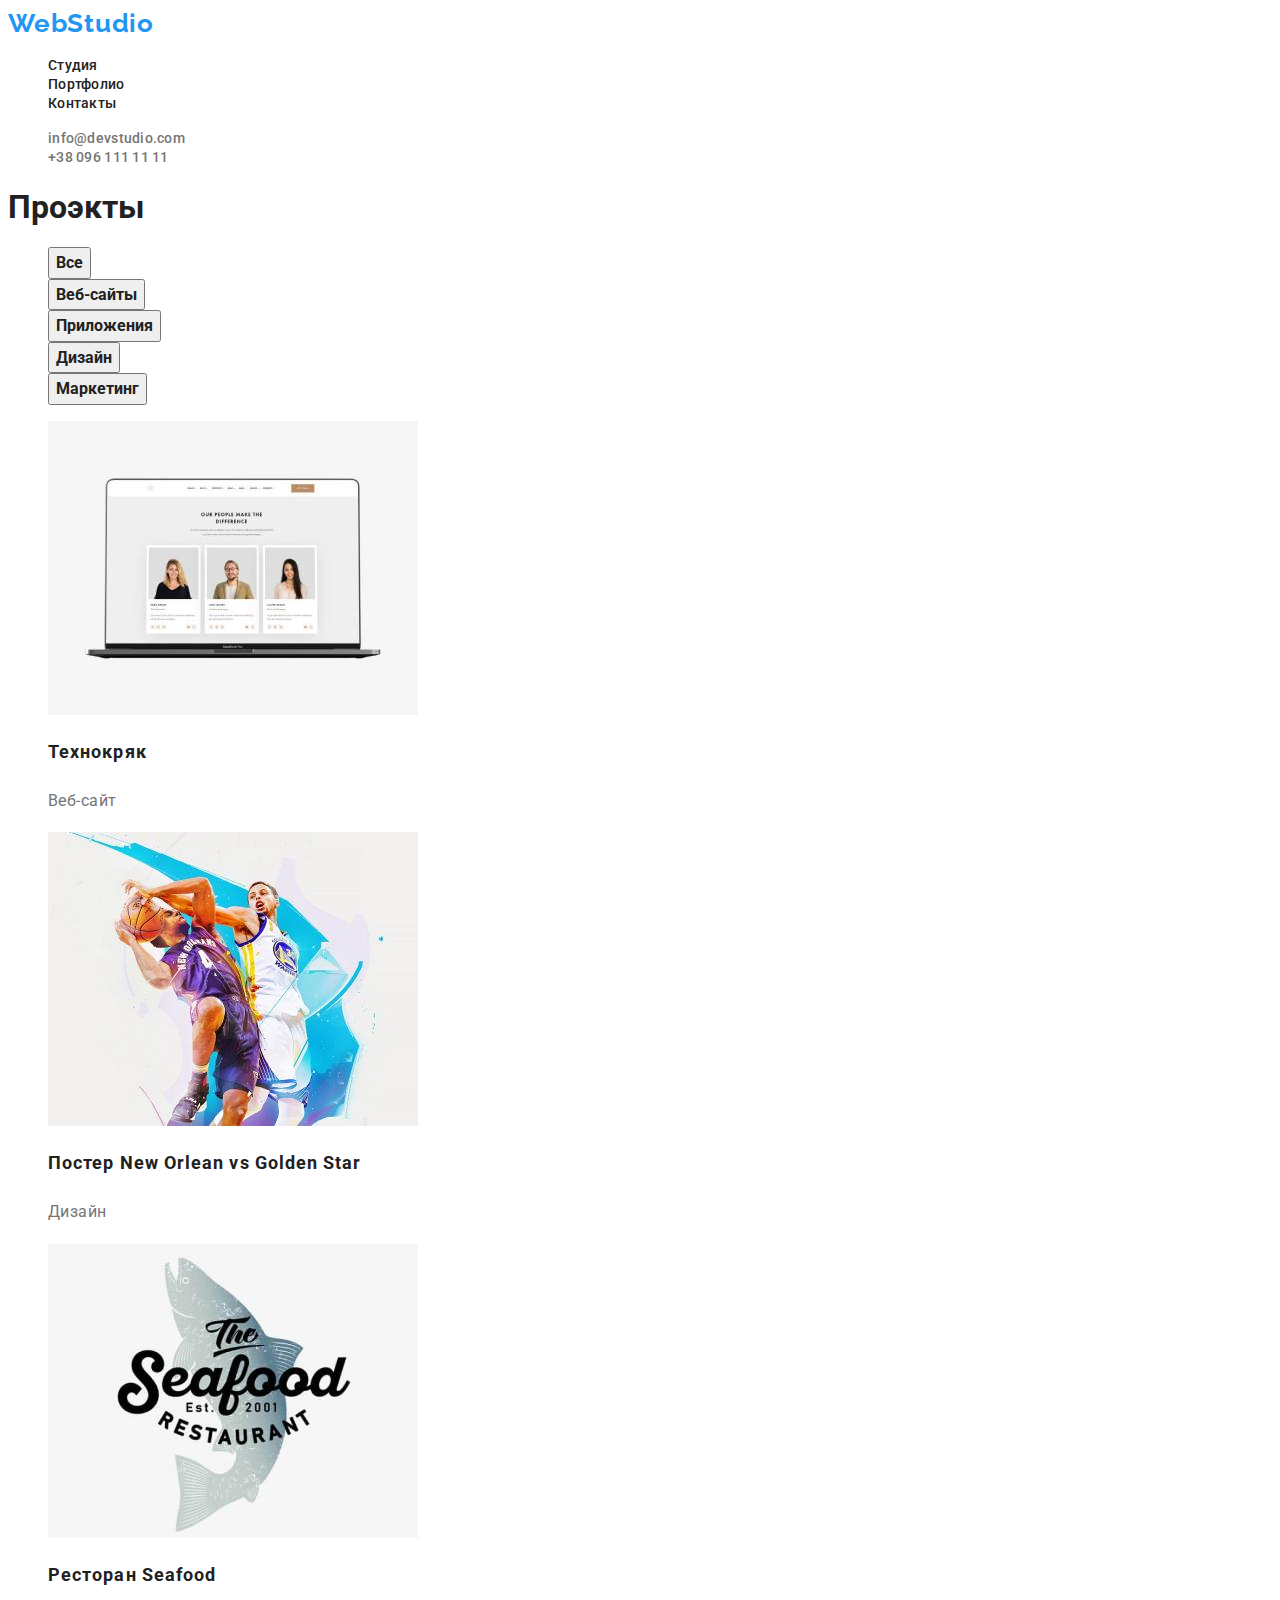
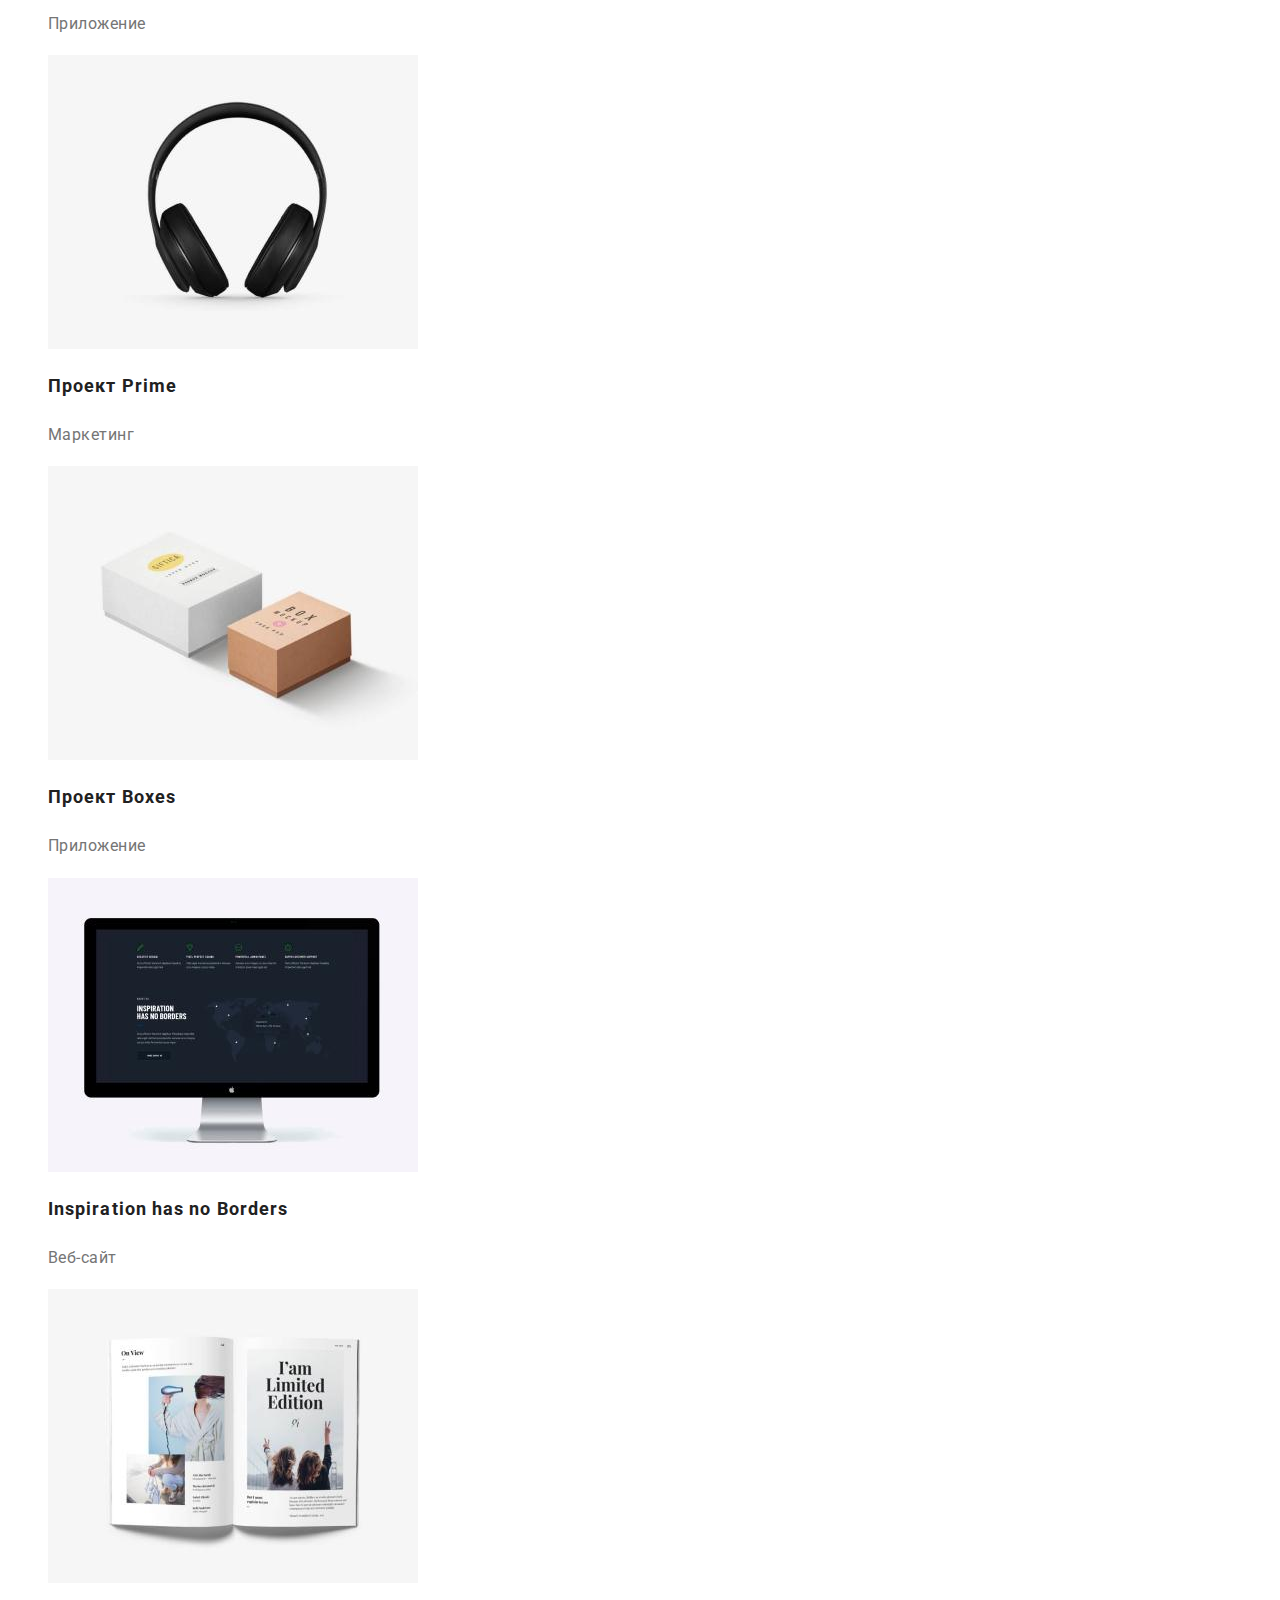
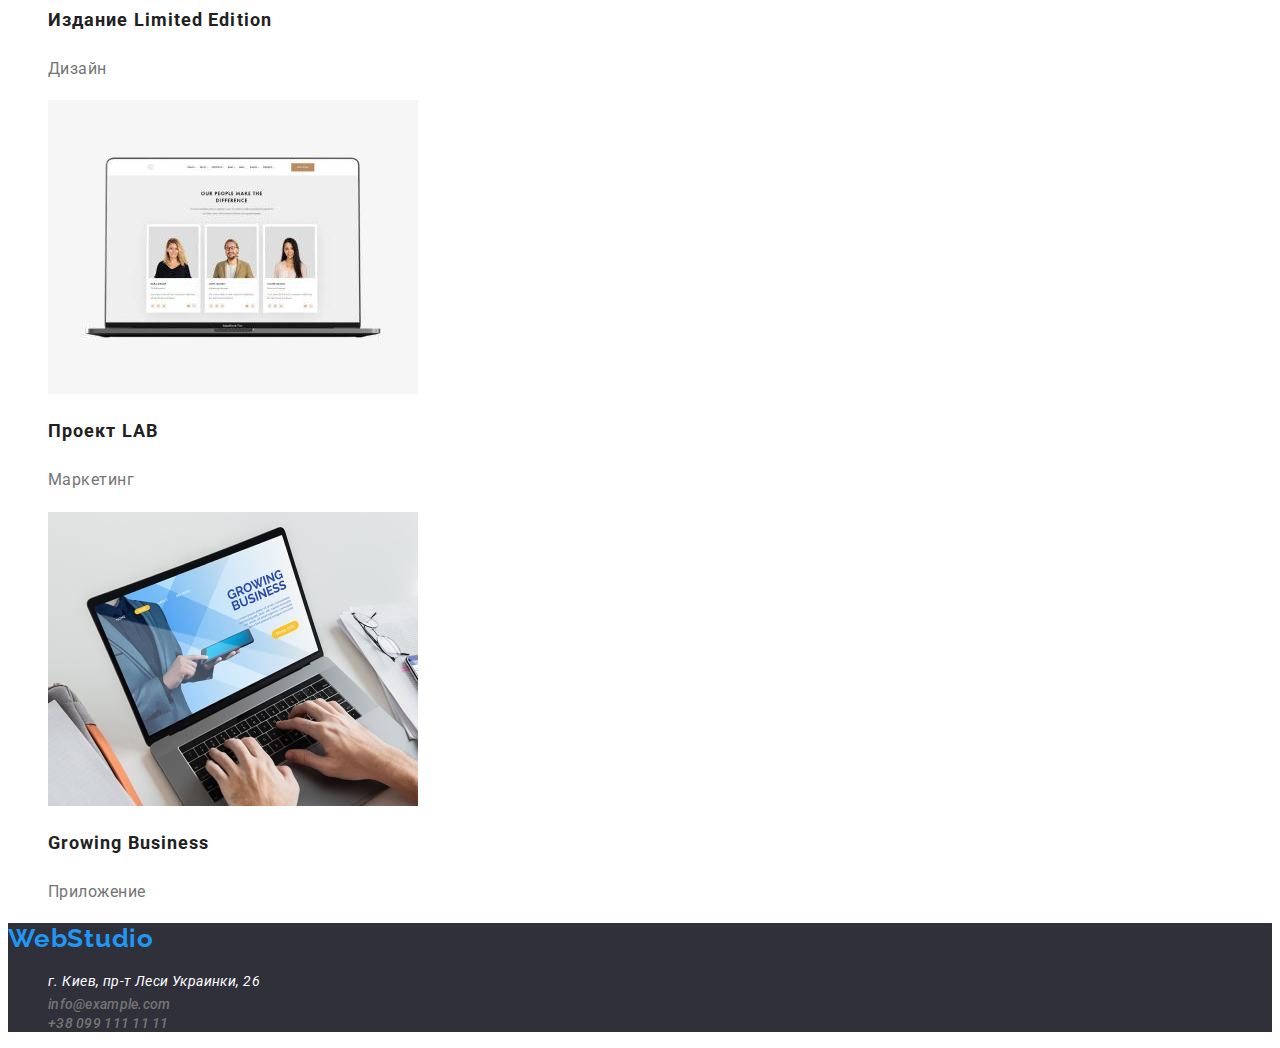
==== portfolio.html @ be872223 "копирование файлов в репозиторий" ====
<!DOCTYPE html>
<html lang="ru">
  <head>
    <meta charset="UTF-8" />
    <meta http-equiv="X-UA-Compatible" content="IE=edge" />
    <meta name="viewport" content="width=device-width, initial-scale=1.0" />
    <link
      href="https://fonts.googleapis.com/css2?family=Raleway:wght@700&family=Roboto:wght@400;500;700;900&display=swap"
      rel="stylesheet"
    />
    <title>Портфолио</title>

    <link rel="stylesheet" href="./css/styles.css" />
  </head>
  <body>
    <header>
      <nav>
        <a class="web" href="/" aria-label="WebStudio">WebStudio</a>
        <ul class="list">
          <li><a class="link" href="./index.html">Студия</a></li>
          <li><a class="link" href="./portfolio.html">Портфолио</a></li>
          <li><a class="link" href="">Контакты</a></li>
        </ul>
      </nav>
      <ul class="list">
        <li>
          <a class="information" href="mailto:info@devstudio.com"
            >info@devstudio.com</a
          >
        </li>
        <li>
          <a class="information" href="tel:380961111111">+38 096 111 11 11</a>
        </li>
      </ul>
    </header>
    <main>
      <section>
        <h1>Проэкты</h1>
        <ul class="list button-proj">
          <li><button class="button" type="button">Все</button></li>
          <li><button class="button" type="button">Веб-сайты</button></li>
          <li><button class="button" type="button">Приложения</button></li>
          <li><button class="button" type="button">Дизайн</button></li>
          <li><button class="button" type="button">Маркетинг</button></li>
        </ul>
        <ul class="list">
          <li>
            <img
              src="./img/laptopimg.jpg"
              alt="ноутбук"
              width="370"
              height="294"
            />
            <h2 class="project">Технокряк</h2>
            <p class="project-text">Веб-сайт</p>
          </li>
          <li>
            <img src="./img/novsgs.jpg" alt="Постер" width="370" height="294" />
            <h2 class="project">Постер New Orlean vs Golden Star</h2>
            <p class="project-text">Дизайн</p>
          </li>
          <li>
            <img src="./img/seafood.jpg" alt="рыба" width="370" height="294" />
            <h2 class="project">Ресторан Seafood</h2>
            <p class="project-text">Приложение</p>
          </li>
          <li>
            <img src="./img/prime.jpg" alt="коробки" width="370" height="294" />
            <h2 class="project">Проект Prime</h2>
            <p class="project-text">Маркетинг</p>
          </li>
          <li>
            <img src="./img/boxes.jpg" alt="ноутбук" width="370" height="294" />
            <h2 class="project">Проект Boxes</h2>
            <p class="project-text">Приложение</p>
          </li>
          <li>
            <img
              src="./img/monitor.jpg"
              alt="монитор"
              width="370"
              height="294"
            />
            <h2 class="project" lang="en">Inspiration has no Borders</h2>
            <p class="project-text">Веб-сайт</p>
          </li>
          <li>
            <img src="./img/book.jpg" alt="книжка" width="370" height="294" />
            <h2 class="project">Издание Limited Edition</h2>
            <p class="project-text">Дизайн</p>
          </li>
          <li>
            <img
              src="./img/laptopimg.jpg"
              alt="бирка"
              width="370"
              height="294"
            />
            <h2 class="project">Проект LAB</h2>
            <p class="project-text">Маркетинг</p>
          </li>
          <li>
            <img
              src="./img/business.jpg"
              alt="ноутбук на фоне business"
              width="370"
              height="294"
            />
            <h2 class="project" lang="en">Growing Business</h2>
            <p class="project-text">Приложение</p>
          </li>
        </ul>
      </section>
    </main>
    <footer class="footer-color">
      <a class="web" href="/" aria-label="WebStudio">WebStudio</a>
      <address>
        <ul class="list">
          <li>
            <a class="address" href="г.Киев,пр-т-Леси-Украинки,26"
              >г. Киев, пр-т Леси Украинки, 26</a
            >
          </li>
          <li>
            <a class="information" href="mailto:info@example.com"
              >info@example.com</a
            >
          </li>
          <li>
            <a class="information" href="tel:380961111111">+38 099 111 11 11</a>
          </li>
        </ul>
      </address>
    </footer>
  </body>
</html>
---- css/styles.css ----
body {
    font-family: 'Roboto', sans-serif;
    color: #212121;
}

:root {
    --brand-color: #212121;
    --brand-color-text: #757575;
    --button-link-main-color: #2196F3;
    --button-link-text-color: #FFFFFF;
;
}

.link {
    color: var(--brand-color);
    font-weight: 500;
    font-size: 14px;
    line-height: 1.14;
    letter-spacing: 0.02em;
    text-decoration: none;
}

.list {
    list-style: none;
}

.link:hover,
.link:focus {
    color: var(--button-link-main-color);
}

.hero-color {
    background-color: #2F303A;
}

.hero-color > .button {
    font-family: inherit;
    color: var(--brand-color);
    cursor: pointer;
    font-weight: 700;
    font-size: 16px;
    line-height: 1.9;
}

.button-proj .button {
    font-family: inherit;
    color: var(--brand-color);
    cursor: pointer;
    font-weight: 700;
    font-size: 16px;
    line-height: 1.6;
}

.button:hover,
.button:focus {
    background-color: var(--button-link-main-color);
    color: var(--button-link-text-color);
}

.information {
    color: var(--brand-color-text);
    font-weight: 500;
    font-size: 14px;
    line-height: 1.14;
    letter-spacing: 0.02em;
    text-decoration: none;
}

.information:hover,
.information:focus {
    color: var(--button-link-main-color);
}

.web {
    font-family: Raleway;
    font-weight: 700;
    font-size: 26px;
    line-height: 1.2;
    letter-spacing: 0.03em;
    color: var(--button-link-main-color);
    text-decoration: none;
}

.hero-title {
    font-weight: 900;
    font-size: 44px;
    line-height: 1.4;
    text-align: center;
    letter-spacing: 0.06em;
    text-transform: uppercase;
    color: var(--button-link-text-color);
}

.special {
    font-weight: 700;
    font-size: 14px;
    line-height: 1.14;
    letter-spacing: 0.03em;
    text-transform: uppercase;
    color: var(--brand-color)
}

.special-text {
    font-size: 14px;
    line-height: 1.71;
    letter-spacing: 0.03em;
    color: var(--brand-color-text);
}

.what-we-do-team {
    font-weight: 700;
    font-size: 36px;
    line-height: 1.2;
    text-align: center;
    letter-spacing: 0.03em;
    color: var(--brand-color);
}

.name {
    font-weight: 500;
    font-size: 16px;
    line-height: 1.2;
    text-align: center;
    letter-spacing: 0.03em;
    color: var(--brand-color);
}

.profession {
    font-size: 16px;
    line-height: 1.2;
    text-align: center;
    letter-spacing: 0.03em;
    color: var(--brand-color-text);
}

.address {
    font-size: 14px;
    line-height: 1.7;
    letter-spacing: 0.03em;
    color: var(--button-link-text-color);
    text-decoration: none;

}

.footer-color {
    background-color: #2F303A;
}

.project {
    font-weight: 700;
    font-size: 18px;
    line-height: 2;
    letter-spacing: 0.06em;
    color: var(--brand-color);
}

.project-text {
    font-size: 16px;
    line-height: 1.9;
    letter-spacing: 0.03em;
    color: var(--brand-color-text);
}
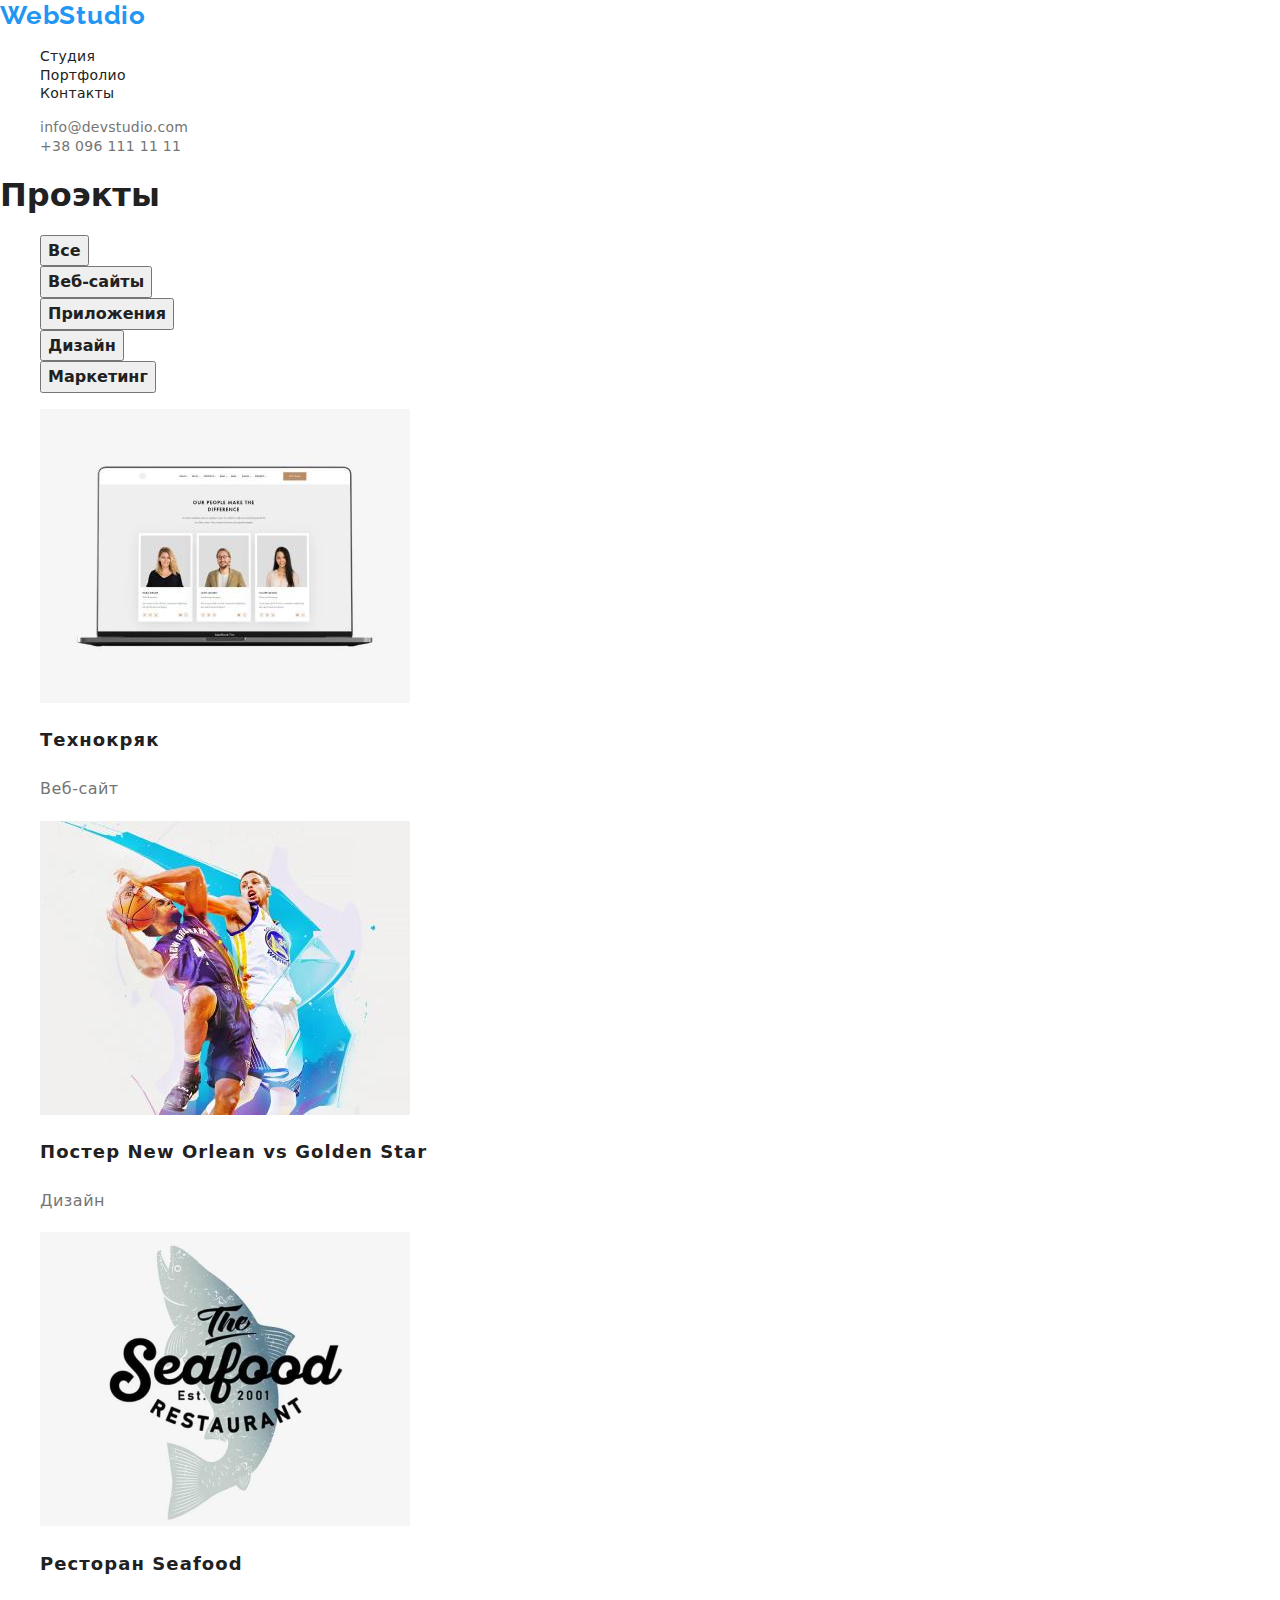
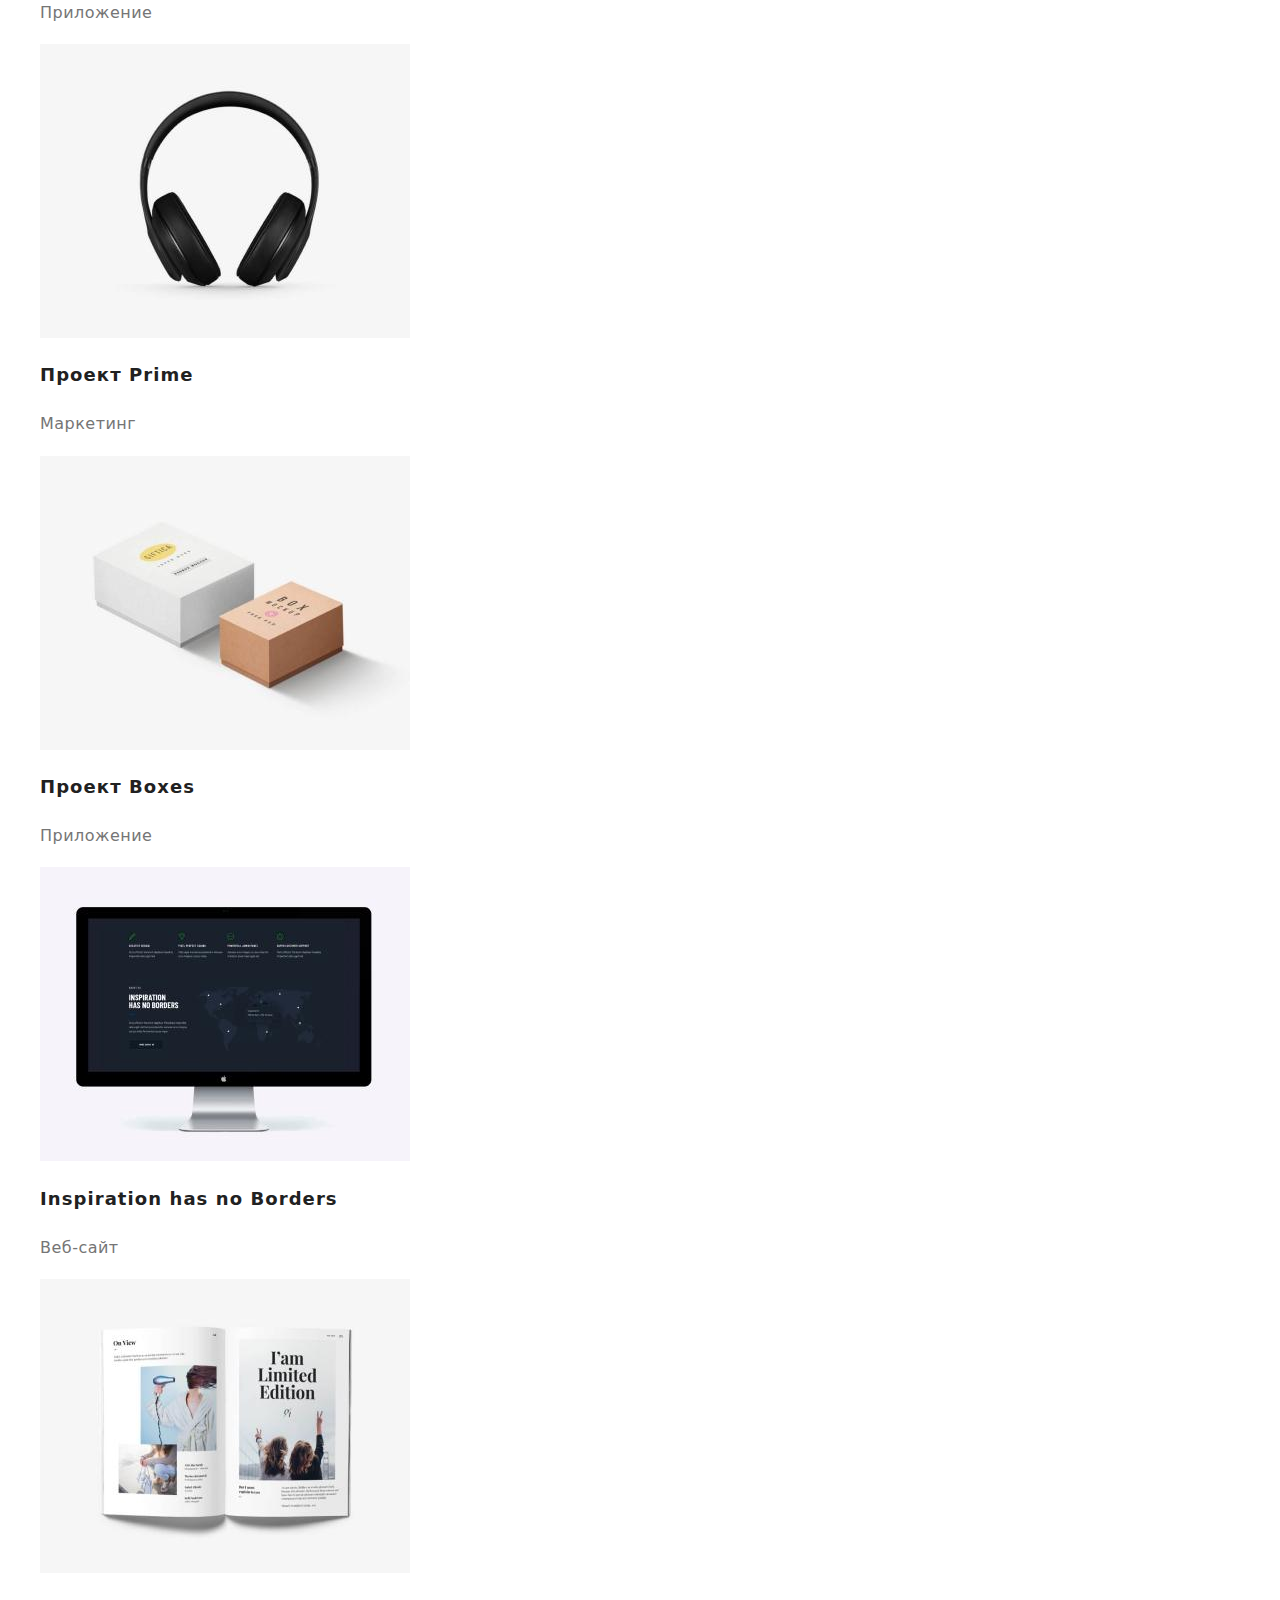
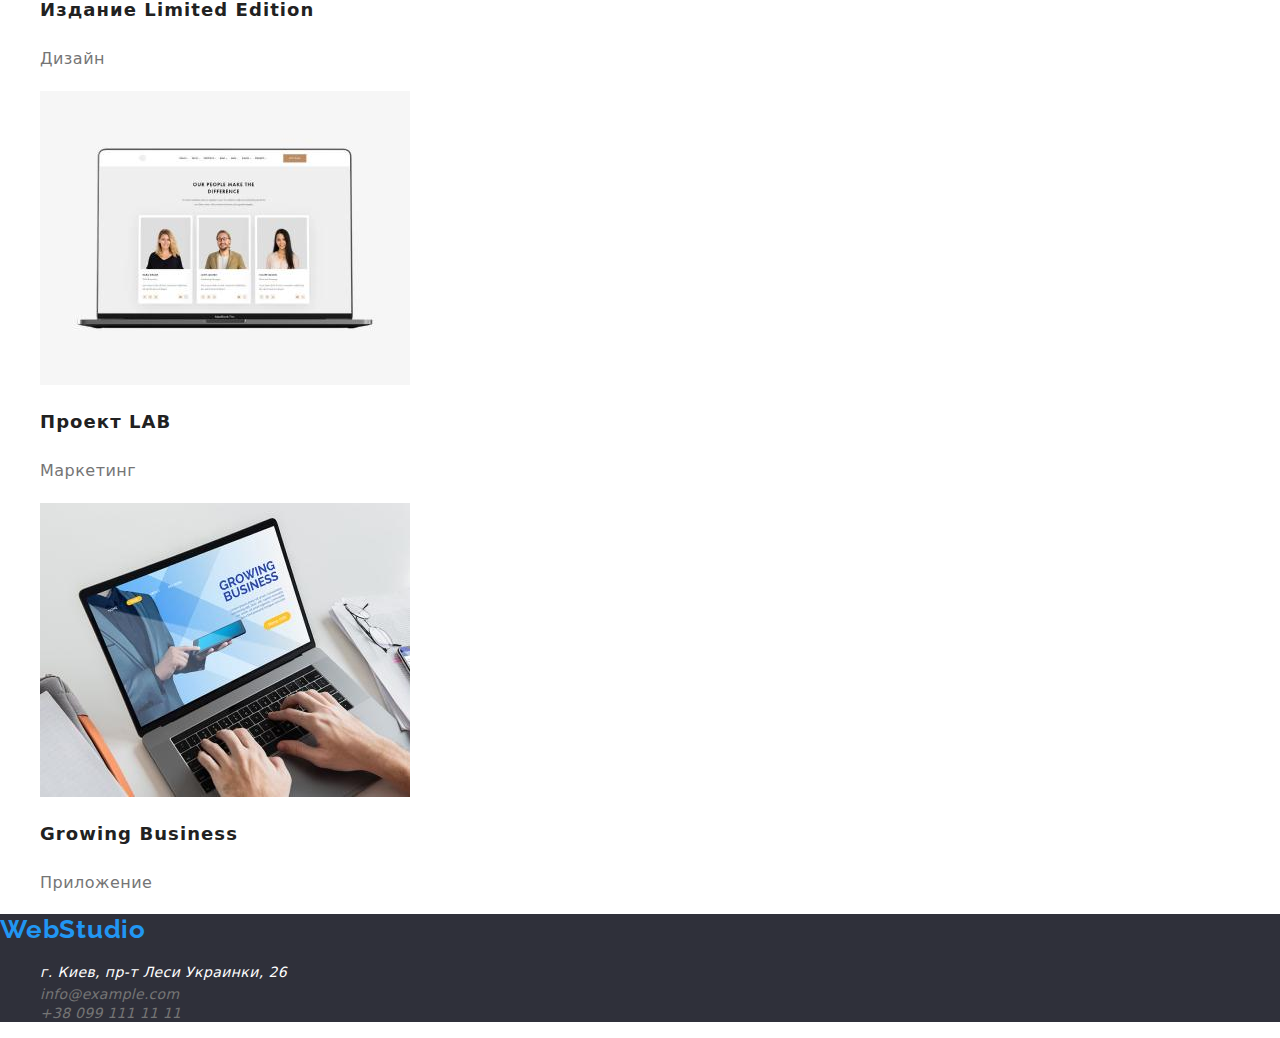
==== commit 17b7e3ab: "Подключил modern normaliz" ====
--- a/portfolio.html
+++ b/portfolio.html
@@ -11,6 +11,7 @@
     <title>Портфолио</title>
 
     <link rel="stylesheet" href="./css/styles.css" />
+    <link rel="stylesheet" href="./css/modern-normalize.css" />
   </head>
   <body>
     <header>
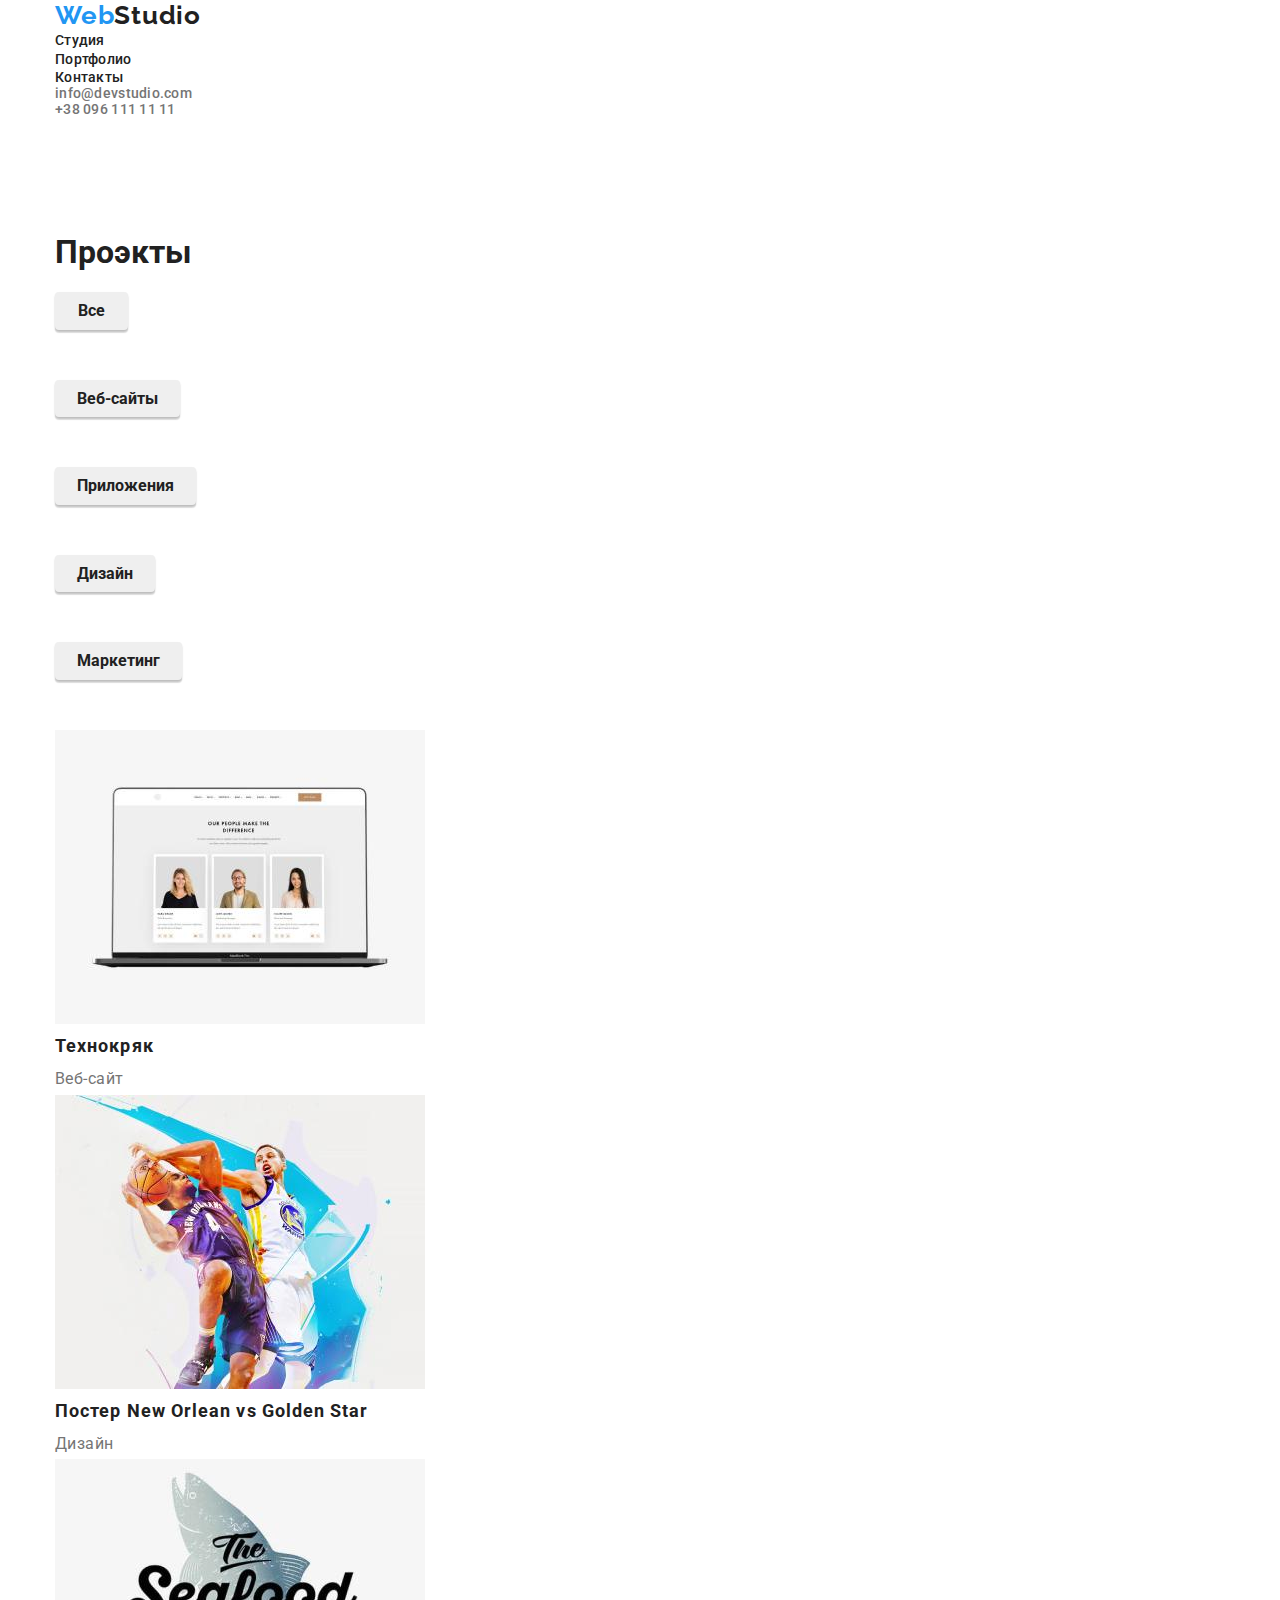
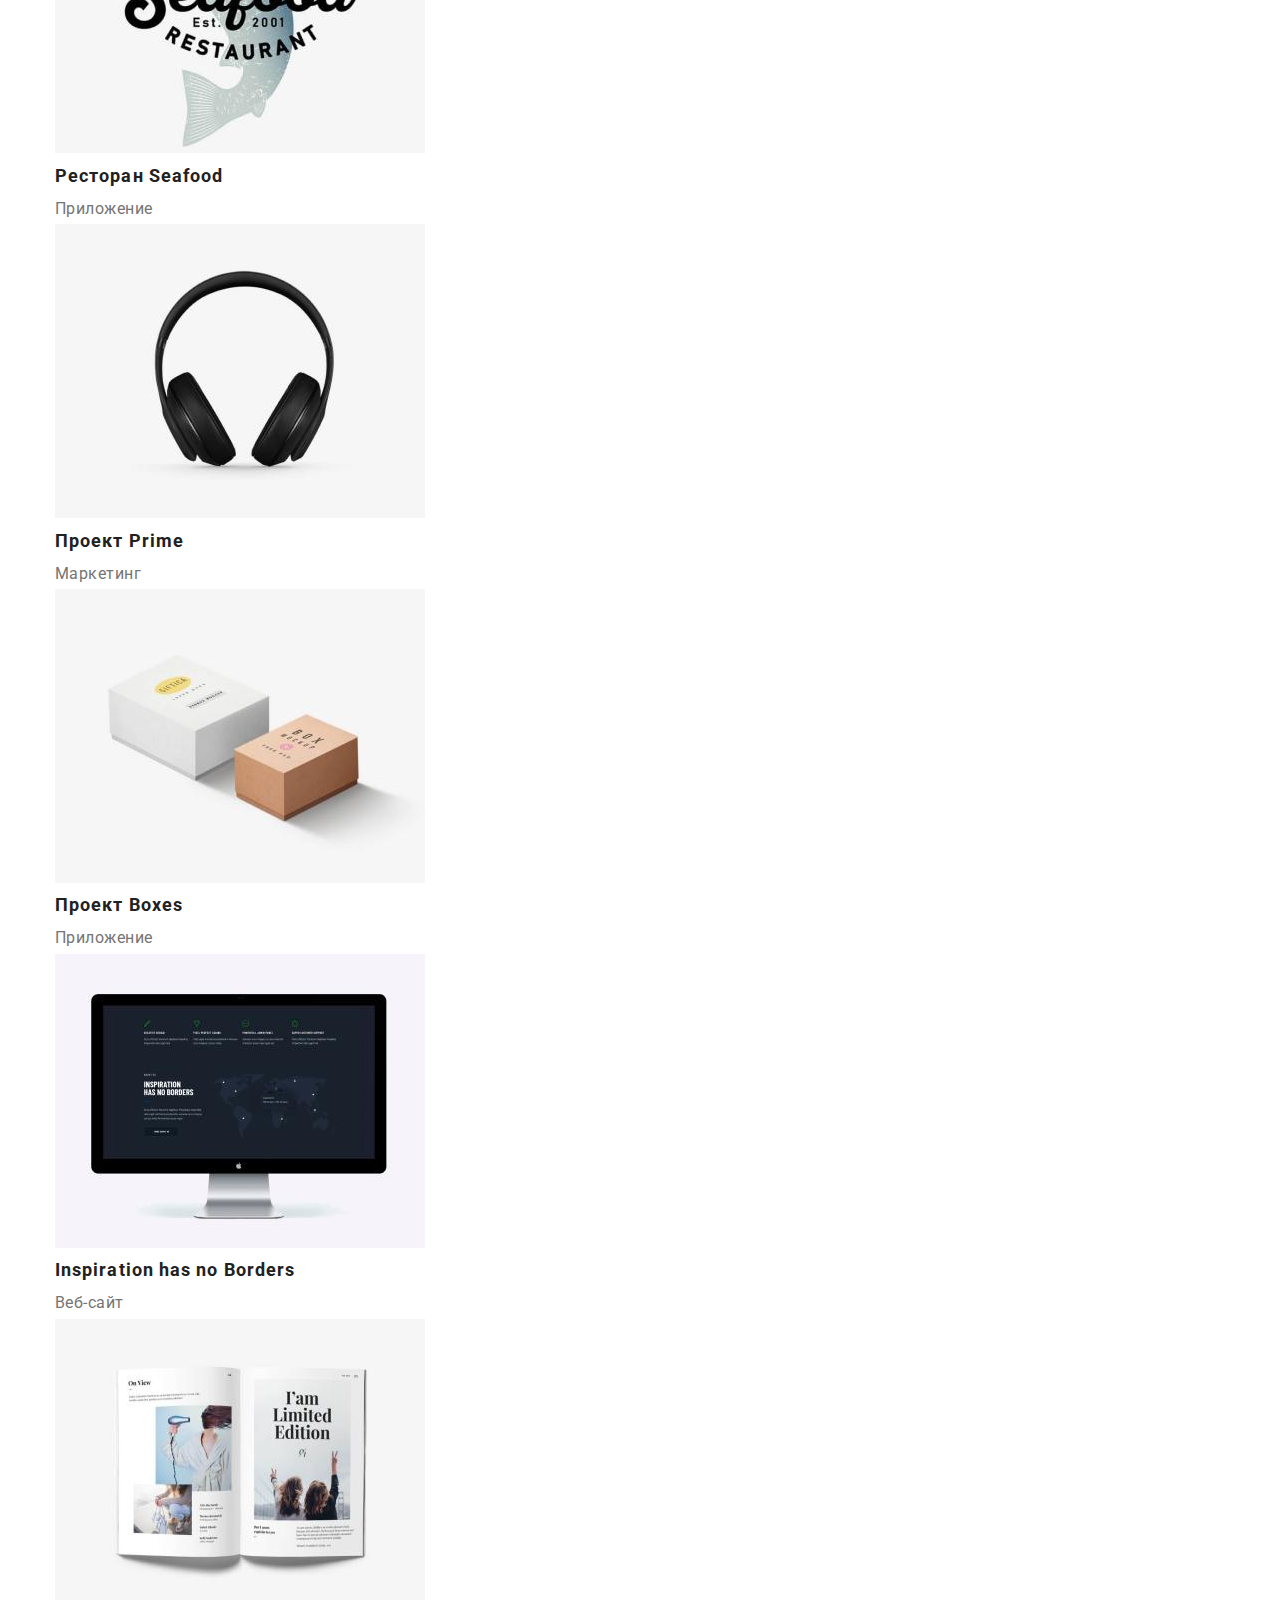
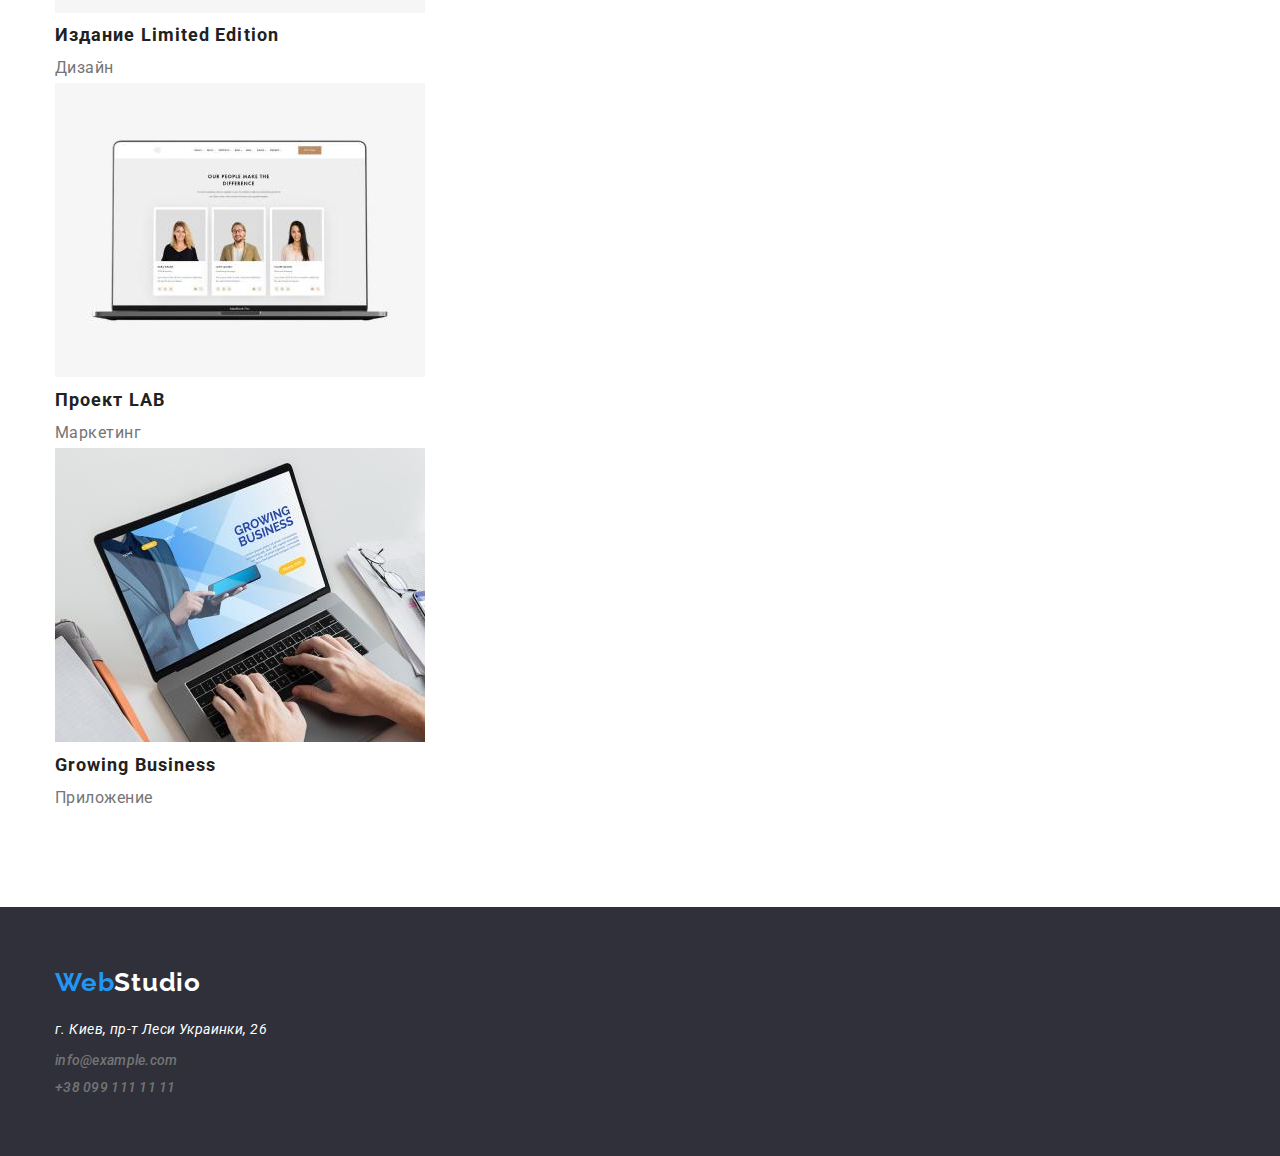
==== commit 916fa17d: "Сделал ширину, паддинг, марджин и контейнер" ====
--- a/portfolio.html
+++ b/portfolio.html
@@ -10,128 +10,162 @@
     />
     <title>Портфолио</title>
 
+    <link rel="stylesheet" href="./css/modern-normalize.css" />
     <link rel="stylesheet" href="./css/styles.css" />
-    <link rel="stylesheet" href="./css/modern-normalize.css" />
   </head>
   <body>
     <header>
-      <nav>
-        <a class="web" href="/" aria-label="WebStudio">WebStudio</a>
-        <ul class="list">
-          <li><a class="link" href="./index.html">Студия</a></li>
-          <li><a class="link" href="./portfolio.html">Портфолио</a></li>
-          <li><a class="link" href="">Контакты</a></li>
+      <div class="container">
+        <nav class="header-nav">
+          <a class="web" href="/" aria-label="WebStudio"
+            >Web<span class="color-studio">Studio</span></a
+          >
+          <ul class="list">
+            <li><a class="link" href="./index.html">Студия</a></li>
+            <li><a class="link" href="./portfolio.html">Портфолио</a></li>
+            <li><a class="link" href="">Контакты</a></li>
+          </ul>
+        </nav>
+        <ul class="list information">
+          <li>
+            <a class="information" href="mailto:info@devstudio.com"
+              >info@devstudio.com</a
+            >
+          </li>
+          <li>
+            <a class="information" href="tel:380961111111">+38 096 111 11 11</a>
+          </li>
         </ul>
-      </nav>
-      <ul class="list">
-        <li>
-          <a class="information" href="mailto:info@devstudio.com"
-            >info@devstudio.com</a
-          >
-        </li>
-        <li>
-          <a class="information" href="tel:380961111111">+38 096 111 11 11</a>
-        </li>
-      </ul>
+      </div>
     </header>
     <main>
-      <section>
-        <h1>Проэкты</h1>
-        <ul class="list button-proj">
-          <li><button class="button" type="button">Все</button></li>
-          <li><button class="button" type="button">Веб-сайты</button></li>
-          <li><button class="button" type="button">Приложения</button></li>
-          <li><button class="button" type="button">Дизайн</button></li>
-          <li><button class="button" type="button">Маркетинг</button></li>
-        </ul>
-        <ul class="list">
-          <li>
-            <img
-              src="./img/laptopimg.jpg"
-              alt="ноутбук"
-              width="370"
-              height="294"
-            />
-            <h2 class="project">Технокряк</h2>
-            <p class="project-text">Веб-сайт</p>
-          </li>
-          <li>
-            <img src="./img/novsgs.jpg" alt="Постер" width="370" height="294" />
-            <h2 class="project">Постер New Orlean vs Golden Star</h2>
-            <p class="project-text">Дизайн</p>
-          </li>
-          <li>
-            <img src="./img/seafood.jpg" alt="рыба" width="370" height="294" />
-            <h2 class="project">Ресторан Seafood</h2>
-            <p class="project-text">Приложение</p>
-          </li>
-          <li>
-            <img src="./img/prime.jpg" alt="коробки" width="370" height="294" />
-            <h2 class="project">Проект Prime</h2>
-            <p class="project-text">Маркетинг</p>
-          </li>
-          <li>
-            <img src="./img/boxes.jpg" alt="ноутбук" width="370" height="294" />
-            <h2 class="project">Проект Boxes</h2>
-            <p class="project-text">Приложение</p>
-          </li>
-          <li>
-            <img
-              src="./img/monitor.jpg"
-              alt="монитор"
-              width="370"
-              height="294"
-            />
-            <h2 class="project" lang="en">Inspiration has no Borders</h2>
-            <p class="project-text">Веб-сайт</p>
-          </li>
-          <li>
-            <img src="./img/book.jpg" alt="книжка" width="370" height="294" />
-            <h2 class="project">Издание Limited Edition</h2>
-            <p class="project-text">Дизайн</p>
-          </li>
-          <li>
-            <img
-              src="./img/laptopimg.jpg"
-              alt="бирка"
-              width="370"
-              height="294"
-            />
-            <h2 class="project">Проект LAB</h2>
-            <p class="project-text">Маркетинг</p>
-          </li>
-          <li>
-            <img
-              src="./img/business.jpg"
-              alt="ноутбук на фоне business"
-              width="370"
-              height="294"
-            />
-            <h2 class="project" lang="en">Growing Business</h2>
-            <p class="project-text">Приложение</p>
-          </li>
-        </ul>
+      <section class="section">
+        <div class="container">
+          <h1>Проэкты</h1>
+          <ul class="list button-proj">
+            <li><button class="button" type="button">Все</button></li>
+            <li><button class="button" type="button">Веб-сайты</button></li>
+            <li><button class="button" type="button">Приложения</button></li>
+            <li><button class="button" type="button">Дизайн</button></li>
+            <li><button class="button" type="button">Маркетинг</button></li>
+          </ul>
+          <ul class="list project-block">
+            <li>
+              <img
+                src="./img/laptopimg.jpg"
+                alt="ноутбук"
+                width="370"
+                height="294"
+              />
+              <h2 class="project">Технокряк</h2>
+              <p class="project-text">Веб-сайт</p>
+            </li>
+            <li>
+              <img
+                src="./img/novsgs.jpg"
+                alt="Постер"
+                width="370"
+                height="294"
+              />
+              <h2 class="project">Постер New Orlean vs Golden Star</h2>
+              <p class="project-text">Дизайн</p>
+            </li>
+            <li>
+              <img
+                src="./img/seafood.jpg"
+                alt="рыба"
+                width="370"
+                height="294"
+              />
+              <h2 class="project">Ресторан Seafood</h2>
+              <p class="project-text">Приложение</p>
+            </li>
+            <li>
+              <img
+                src="./img/prime.jpg"
+                alt="коробки"
+                width="370"
+                height="294"
+              />
+              <h2 class="project">Проект Prime</h2>
+              <p class="project-text">Маркетинг</p>
+            </li>
+            <li>
+              <img
+                src="./img/boxes.jpg"
+                alt="ноутбук"
+                width="370"
+                height="294"
+              />
+              <h2 class="project">Проект Boxes</h2>
+              <p class="project-text">Приложение</p>
+            </li>
+            <li>
+              <img
+                src="./img/monitor.jpg"
+                alt="монитор"
+                width="370"
+                height="294"
+              />
+              <h2 class="project" lang="en">Inspiration has no Borders</h2>
+              <p class="project-text">Веб-сайт</p>
+            </li>
+            <li>
+              <img src="./img/book.jpg" alt="книжка" width="370" height="294" />
+              <h2 class="project">Издание Limited Edition</h2>
+              <p class="project-text">Дизайн</p>
+            </li>
+            <li>
+              <img
+                src="./img/laptopimg.jpg"
+                alt="бирка"
+                width="370"
+                height="294"
+              />
+              <h2 class="project">Проект LAB</h2>
+              <p class="project-text">Маркетинг</p>
+            </li>
+            <li>
+              <img
+                src="./img/business.jpg"
+                alt="ноутбук на фоне business"
+                width="370"
+                height="294"
+              />
+              <h2 class="project" lang="en">Growing Business</h2>
+              <p class="project-text">Приложение</p>
+            </li>
+          </ul>
+        </div>
       </section>
     </main>
     <footer class="footer-color">
-      <a class="web" href="/" aria-label="WebStudio">WebStudio</a>
-      <address>
-        <ul class="list">
-          <li>
-            <a class="address" href="г.Киев,пр-т-Леси-Украинки,26"
-              >г. Киев, пр-т Леси Украинки, 26</a
-            >
-          </li>
-          <li>
-            <a class="information" href="mailto:info@example.com"
-              >info@example.com</a
-            >
-          </li>
-          <li>
-            <a class="information" href="tel:380961111111">+38 099 111 11 11</a>
-          </li>
-        </ul>
-      </address>
+      <div class="container">
+        <a class="web web-footer" href="/" aria-label="WebStudio"
+          >Web<span class="color-studio-footer">Studio</span></a
+        >
+        <address class="address-margin">
+          <ul class="list">
+            <li>
+              <a class="address" href="г.Киев,пр-т-Леси-Украинки,26"
+                >г. Киев, пр-т Леси Украинки, 26</a
+              >
+            </li>
+            <li>
+              <a
+                class="information inf-footer-mail"
+                href="mailto:info@example.com"
+                >info@example.com</a
+              >
+            </li>
+            <li>
+              <a class="information inf-footer-tel" href="tel:380961111111"
+                >+38 099 111 11 11</a
+              >
+            </li>
+          </ul>
+        </address>
+      </div>
     </footer>
   </body>
 </html>
--- a/css/styles.css
+++ b/css/styles.css
@@ -8,7 +8,19 @@
     --brand-color-text: #757575;
     --button-link-main-color: #2196F3;
     --button-link-text-color: #FFFFFF;
-;
+    --team-bg-color:#F5F4FA;
+}
+
+.section{
+    padding: 94px 0;
+}
+
+/* Хэдер */
+
+.container{
+    width: 1200px;
+    margin: 0 auto;
+    padding: 0 15px;
 }
 
 .link {
@@ -22,6 +34,8 @@
 
 .list {
     list-style: none;
+    margin: 0;
+    padding: 0;
 }
 
 .link:hover,
@@ -29,66 +43,82 @@
     color: var(--button-link-main-color);
 }
 
-.hero-color {
-    background-color: #2F303A;
-}
-
-.hero-color > .button {
+.information {
+    color: var(--brand-color-text);
+    font-weight: 500;
+    font-size: 14px;
+    line-height: 1.14;
+    letter-spacing: 0.02em;
+    text-decoration: none;
+}
+
+.information:hover,
+.information:focus {
+    color: var(--button-link-main-color);
+}
+
+.web {
+    font-family: Raleway;
+    font-weight: 700;
+    font-size: 26px;
+    line-height: 1.2;
+    letter-spacing: 0.03em;
+    color: var(--button-link-main-color);
+    text-decoration: none;
+}
+
+.color-studio{
+    color: var(--brand-color);
+}
+
+.header-nav{
+}
+
+/* Герой */
+
+.container .button {
     font-family: inherit;
     color: var(--brand-color);
     cursor: pointer;
     font-weight: 700;
     font-size: 16px;
     line-height: 1.9;
-}
-
-.button-proj .button {
-    font-family: inherit;
-    color: var(--brand-color);
-    cursor: pointer;
-    font-weight: 700;
-    font-size: 16px;
-    line-height: 1.6;
+    box-shadow: 0px 4px 4px rgba(0, 0, 0, 0.15);
+    border-radius: 4px;
+    min-width: 200px;
+    padding: 10px 32px;
+    margin-bottom: 205px;
+    border: transparent;
 }
 
 .button:hover,
 .button:focus {
     background-color: var(--button-link-main-color);
     color: var(--button-link-text-color);
-}
-
-.information {
-    color: var(--brand-color-text);
-    font-weight: 500;
-    font-size: 14px;
-    line-height: 1.14;
-    letter-spacing: 0.02em;
-    text-decoration: none;
-}
-
-.information:hover,
-.information:focus {
-    color: var(--button-link-main-color);
-}
-
-.web {
-    font-family: Raleway;
-    font-weight: 700;
-    font-size: 26px;
-    line-height: 1.2;
-    letter-spacing: 0.03em;
-    color: var(--button-link-main-color);
-    text-decoration: none;
 }
 
 .hero-title {
     font-weight: 900;
     font-size: 44px;
     line-height: 1.4;
-    text-align: center;
     letter-spacing: 0.06em;
     text-transform: uppercase;
     color: var(--button-link-text-color);
+    padding-top: 195px;
+    margin-top: 0;
+    margin-bottom: 30px;
+
+}
+
+.hero {
+    background-color: #2F303A;
+    text-align: center;
+}
+
+/* Особенности */
+
+.title-invis{
+    margin: 0 auto;
 }
 
 .special {
@@ -97,7 +127,9 @@
     line-height: 1.14;
     letter-spacing: 0.03em;
     text-transform: uppercase;
-    color: var(--brand-color)
+    color: var(--brand-color);
+    margin-top: 0;
+    margin-bottom: 10px;
 }
 
 .special-text {
@@ -105,7 +137,11 @@
     line-height: 1.71;
     letter-spacing: 0.03em;
     color: var(--brand-color-text);
-}
+    margin-top: 0;
+    margin-bottom: 0;
+}
+
+/* Чем мы занимаемся */
 
 .what-we-do-team {
     font-weight: 700;
@@ -114,6 +150,18 @@
     text-align: center;
     letter-spacing: 0.03em;
     color: var(--brand-color);
+    margin-top: 0;
+    margin-bottom: 50px;
+    padding-top: 94px;
+}
+
+.img-special{
+}
+
+/* Наша команда */
+
+.team{
+    background-color: var(--team-bg-color);
 }
 
 .name {
@@ -123,6 +171,8 @@
     text-align: center;
     letter-spacing: 0.03em;
     color: var(--brand-color);
+    margin-top: 30px;
+    margin-bottom: 10px;
 }
 
 .profession {
@@ -131,6 +181,15 @@
     text-align: center;
     letter-spacing: 0.03em;
     color: var(--brand-color-text);
+    margin-top: 0;
+    margin-bottom: 0;
+    padding-bottom: 0;
+}
+
+/* футер */
+
+.address-margin {
+    margin-top: 20px;
 }
 
 .address {
@@ -139,11 +198,58 @@
     letter-spacing: 0.03em;
     color: var(--button-link-text-color);
     text-decoration: none;
-
+    margin-bottom: 9px;
+    display: inline-block;
 }
 
 .footer-color {
     background-color: #2F303A;
+}
+
+.inf-footer-mail {
+    margin-bottom: 9px;
+    display: inline-block;
+}
+
+.inf-footer-tel {
+    margin-bottom: 60px;
+    display: inline-block;
+}
+
+.web-footer {
+    display: inline-block;
+    margin-top: 60px;
+}
+
+.color-studio-footer {
+    color: var(--button-link-text-color);
+}
+
+/* Портфолио проэкты */
+
+.button-proj .button {
+    font-family: inherit;
+    color: var(--brand-color);
+    cursor: pointer;
+    font-weight: 700;
+    font-size: 16px;
+    line-height: 1.6;
+    box-shadow: 0px 3px 1px rgba(0, 0, 0, 0.1),
+        0px 1px 2px rgba(0, 0, 0, 0.08),
+        0px 2px 2px rgba(0, 0, 0, 0.12);
+    border-radius: 4px;
+    min-width: 73px;
+    text-align: center;
+    padding: 6px 22px;
+    display: inline-block;
+    border: transparent;
+    margin-bottom: 50px;
+}
+
+.button:hover,
+.button:focus {
+    background-color: var(--button-link-main-color);
+    color: var(--button-link-text-color);
 }
 
 .project {
@@ -152,6 +258,8 @@
     line-height: 2;
     letter-spacing: 0.06em;
     color: var(--brand-color);
+    margin-top: 0;
+    margin-bottom: 0;
 }
 
 .project-text {
@@ -159,4 +267,6 @@
     line-height: 1.9;
     letter-spacing: 0.03em;
     color: var(--brand-color-text);
+    margin-top: 0;
+    margin-bottom: 0;
 }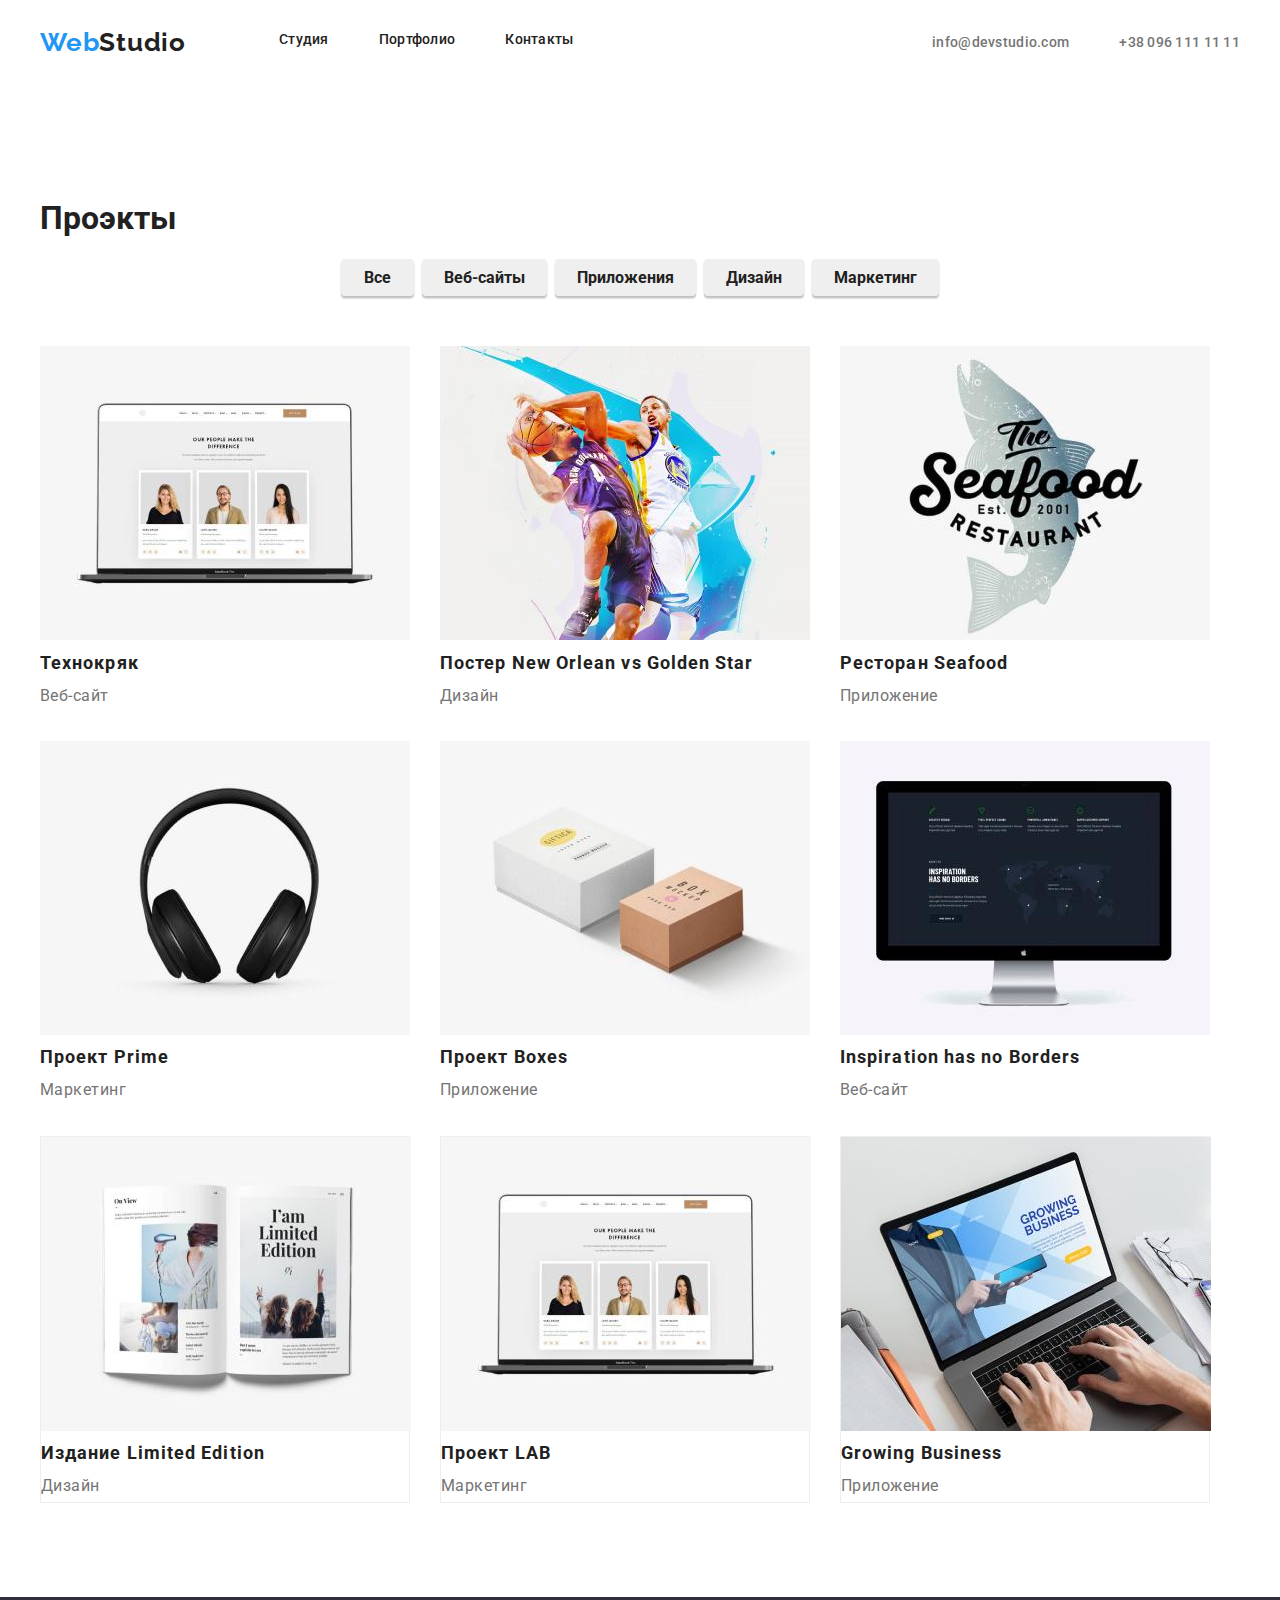
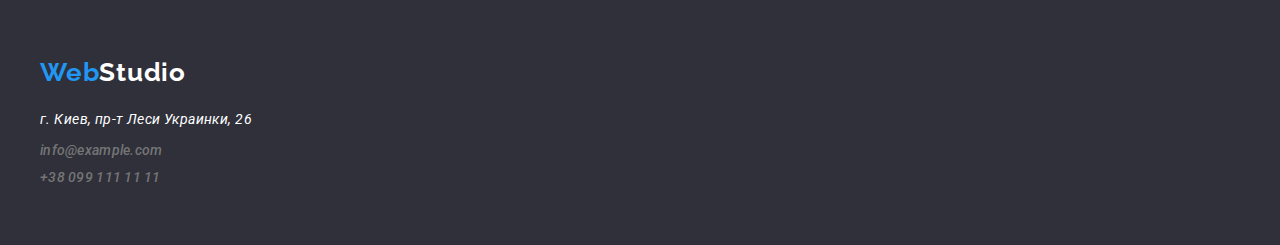
==== commit f84426e9: "flex свойства добавил" ====
--- a/portfolio.html
+++ b/portfolio.html
@@ -15,24 +15,26 @@
   </head>
   <body>
     <header>
-      <div class="container">
+      <div class="container main-nav">
         <nav class="header-nav">
           <a class="web" href="/" aria-label="WebStudio"
             >Web<span class="color-studio">Studio</span></a
           >
-          <ul class="list">
-            <li><a class="link" href="./index.html">Студия</a></li>
-            <li><a class="link" href="./portfolio.html">Портфолио</a></li>
-            <li><a class="link" href="">Контакты</a></li>
+          <ul class="list list-item">
+            <li class="item"><a class="link" href="./index.html">Студия</a></li>
+            <li class="item">
+              <a class="link" href="./portfolio.html">Портфолио</a>
+            </li>
+            <li class="item"><a class="link" href="">Контакты</a></li>
           </ul>
         </nav>
-        <ul class="list information">
-          <li>
+        <ul class="list list-info">
+          <li class="info">
             <a class="information" href="mailto:info@devstudio.com"
               >info@devstudio.com</a
             >
           </li>
-          <li>
+          <li class="info">
             <a class="information" href="tel:380961111111">+38 096 111 11 11</a>
           </li>
         </ul>
@@ -43,14 +45,24 @@
         <div class="container">
           <h1>Проэкты</h1>
           <ul class="list button-proj">
-            <li><button class="button" type="button">Все</button></li>
-            <li><button class="button" type="button">Веб-сайты</button></li>
-            <li><button class="button" type="button">Приложения</button></li>
-            <li><button class="button" type="button">Дизайн</button></li>
-            <li><button class="button" type="button">Маркетинг</button></li>
+            <li class="button-item">
+              <button class="button" type="button">Все</button>
+            </li>
+            <li class="button-item">
+              <button class="button" type="button">Веб-сайты</button>
+            </li>
+            <li class="button-item">
+              <button class="button" type="button">Приложения</button>
+            </li>
+            <li class="button-item">
+              <button class="button" type="button">Дизайн</button>
+            </li>
+            <li class="button-item">
+              <button class="button" type="button">Маркетинг</button>
+            </li>
           </ul>
-          <ul class="list project-block">
-            <li>
+          <ul class="list-project project-block">
+            <li class="project-item">
               <img
                 src="./img/laptopimg.jpg"
                 alt="ноутбук"
@@ -60,7 +72,7 @@
               <h2 class="project">Технокряк</h2>
               <p class="project-text">Веб-сайт</p>
             </li>
-            <li>
+            <li class="project-item">
               <img
                 src="./img/novsgs.jpg"
                 alt="Постер"
@@ -70,7 +82,7 @@
               <h2 class="project">Постер New Orlean vs Golden Star</h2>
               <p class="project-text">Дизайн</p>
             </li>
-            <li>
+            <li class="project-item">
               <img
                 src="./img/seafood.jpg"
                 alt="рыба"
@@ -80,7 +92,7 @@
               <h2 class="project">Ресторан Seafood</h2>
               <p class="project-text">Приложение</p>
             </li>
-            <li>
+            <li class="project-item">
               <img
                 src="./img/prime.jpg"
                 alt="коробки"
@@ -90,7 +102,7 @@
               <h2 class="project">Проект Prime</h2>
               <p class="project-text">Маркетинг</p>
             </li>
-            <li>
+            <li class="project-item">
               <img
                 src="./img/boxes.jpg"
                 alt="ноутбук"
@@ -100,7 +112,7 @@
               <h2 class="project">Проект Boxes</h2>
               <p class="project-text">Приложение</p>
             </li>
-            <li>
+            <li class="project-item">
               <img
                 src="./img/monitor.jpg"
                 alt="монитор"
@@ -110,12 +122,12 @@
               <h2 class="project" lang="en">Inspiration has no Borders</h2>
               <p class="project-text">Веб-сайт</p>
             </li>
-            <li>
+            <li class="project-item">
               <img src="./img/book.jpg" alt="книжка" width="370" height="294" />
               <h2 class="project">Издание Limited Edition</h2>
               <p class="project-text">Дизайн</p>
             </li>
-            <li>
+            <li class="project-item">
               <img
                 src="./img/laptopimg.jpg"
                 alt="бирка"
@@ -125,7 +137,7 @@
               <h2 class="project">Проект LAB</h2>
               <p class="project-text">Маркетинг</p>
             </li>
-            <li>
+            <li class="project-item">
               <img
                 src="./img/business.jpg"
                 alt="ноутбук на фоне business"
@@ -145,7 +157,7 @@
           >Web<span class="color-studio-footer">Studio</span></a
         >
         <address class="address-margin">
-          <ul class="list">
+          <ul class="list-address">
             <li>
               <a class="address" href="г.Киев,пр-т-Леси-Украинки,26"
                 >г. Киев, пр-т Леси Украинки, 26</a
--- a/css/styles.css
+++ b/css/styles.css
@@ -18,29 +18,57 @@
 /* Хэдер */
 
 .container{
-    width: 1200px;
+    width: 1230px;
     margin: 0 auto;
     padding: 0 15px;
 }
 
+.main-nav {
+    display: flex;
+    align-items: center;
+    justify-content: space-between;
+}
+
+.header-nav {
+    display: flex;
+    align-items: center;
+}
+
 .link {
+    display: block;
+    padding-top: 32px;
+    padding-bottom: 37px;
+
     color: var(--brand-color);
     font-weight: 500;
     font-size: 14px;
     line-height: 1.14;
     letter-spacing: 0.02em;
     text-decoration: none;
+}
+
+.link:hover,
+.link:focus {
+    color: var(--button-link-main-color);
 }
 
 .list {
     list-style: none;
     margin: 0;
     padding: 0;
-}
-
-.link:hover,
-.link:focus {
-    color: var(--button-link-main-color);
+    display: flex;
+}
+
+.list-item .item + .item {
+    margin-left: 50px;
+}
+
+.list-info .info{
+    display: flex;
+}
+
+.list-info .info + .info {
+    margin-left: 50px;
 }
 
 .information {
@@ -65,6 +93,7 @@
     letter-spacing: 0.03em;
     color: var(--button-link-main-color);
     text-decoration: none;
+    margin-right: 93px;
 }
 
 .color-studio{
@@ -121,6 +150,18 @@
     margin: 0 auto;
 }
 
+.special-list {
+    display: flex;
+}
+
+.special-list .item{
+    width: 270px;
+}
+
+.special-list .item+.item {
+    margin-left: 30px;
+}
+
 .special {
     font-weight: 700;
     font-size: 14px;
@@ -155,10 +196,29 @@
     padding-top: 94px;
 }
 
-.img-special{
+.img-special {
+    display: flex;
+}
+
+.img-special .img + .img {
+    margin-left: 30px;
 }
 
 /* Наша команда */
+
+.team-list{
+    display: flex;
+}
+
+.team-list .teams + .teams {
+    margin-left: 30px;
+}
+
+.teams {
+    width: 270px;
+    height: 368px;
+    background-color: var(--button-link-text-color);
+}
 
 .team{
     background-color: var(--team-bg-color);
@@ -188,6 +248,12 @@
 
 /* футер */
 
+.list-address{
+    list-style: none;
+    padding: 0;
+    margin-bottom: 0;
+}
+
 .address-margin {
     margin-top: 20px;
 }
@@ -219,6 +285,7 @@
 .web-footer {
     display: inline-block;
     margin-top: 60px;
+    margin-right: 0;
 }
 
 .color-studio-footer {
@@ -246,12 +313,47 @@
     margin-bottom: 50px;
 }
 
+.button-proj{
+    justify-content: center;
+}
+
+.button-proj .button-item + .button-item {
+    margin-left: 8px;
+}
+
 .button:hover,
 .button:focus {
     background-color: var(--button-link-main-color);
     color: var(--button-link-text-color);
 }
 
+.list-project{
+    list-style: none;
+    display: flex;
+    flex-wrap: wrap;
+
+    margin-top: 0;
+    margin-bottom: 0;
+    padding-left: 0;
+}
+
+.project-item {
+    width: 370px;
+    margin-right: 30px;
+    margin-bottom: 30px;
+}
+
+.project-item:nth-child(3n){
+    margin-right: 0;
+}
+
+.project-item:nth-last-child(-n + 3){
+    margin-bottom: 0;
+    background: #FFFFFF;
+    border: 1px solid #EEEEEE;
+    box-sizing: border-box;
+}
+
 .project {
     font-weight: 700;
     font-size: 18px;
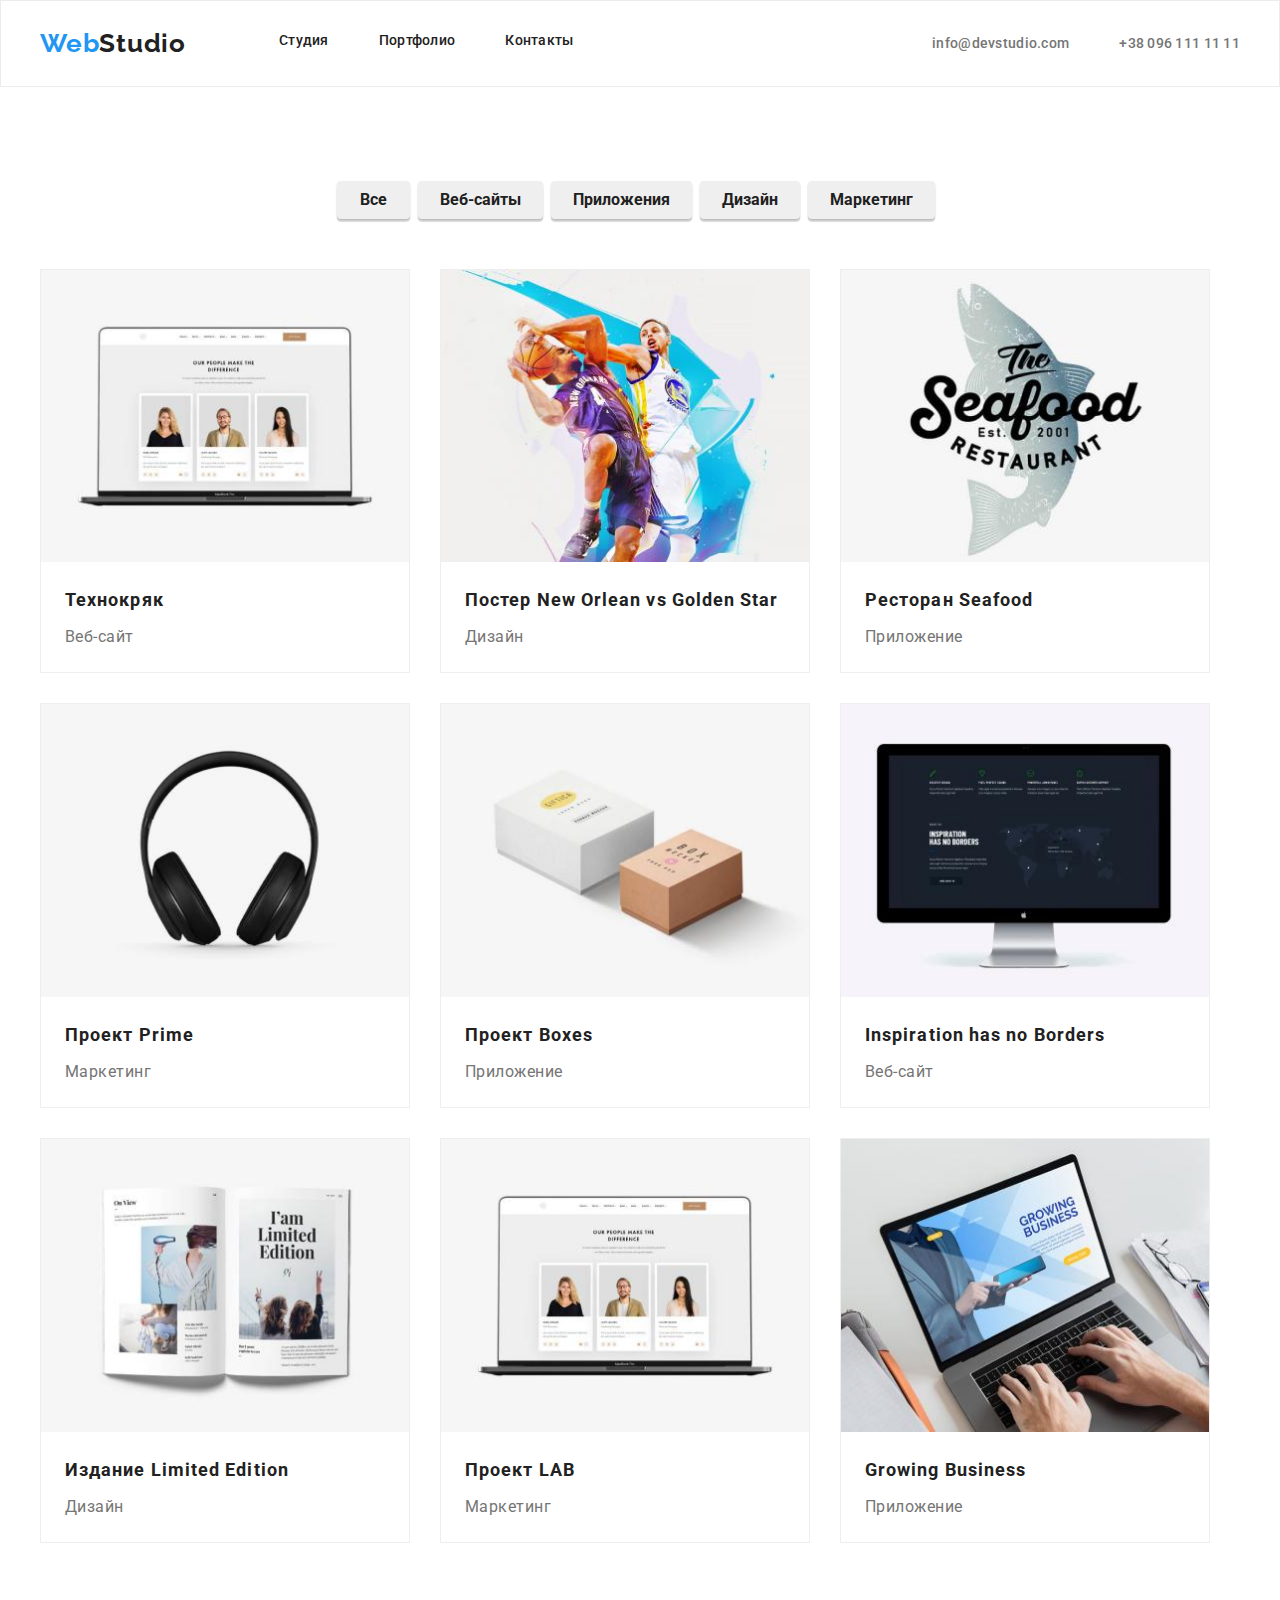
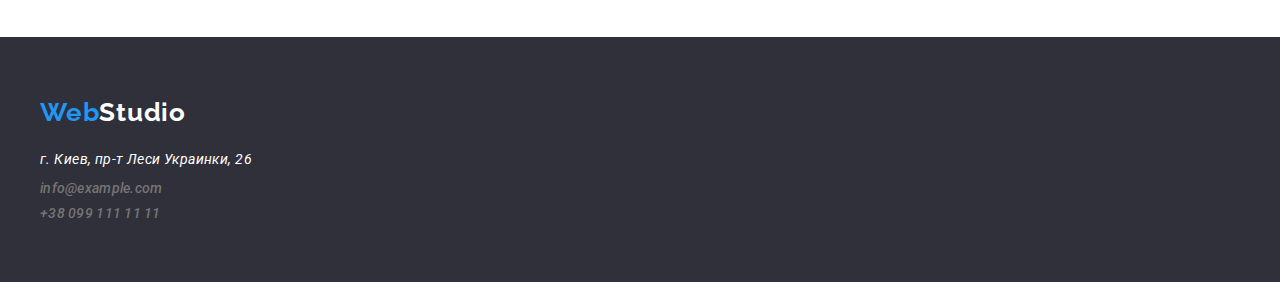
==== commit 15e59073: "Часть изменений" ====
--- a/portfolio.html
+++ b/portfolio.html
@@ -14,7 +14,7 @@
     <link rel="stylesheet" href="./css/styles.css" />
   </head>
   <body>
-    <header>
+    <header class="header-page">
       <div class="container main-nav">
         <nav class="header-nav">
           <a class="web" href="/" aria-label="WebStudio"
@@ -43,7 +43,7 @@
     <main>
       <section class="section">
         <div class="container">
-          <h1>Проэкты</h1>
+          <h1 class="project-title">Проэкты</h1>
           <ul class="list button-proj">
             <li class="button-item">
               <button class="button" type="button">Все</button>
@@ -64,6 +64,7 @@
           <ul class="list-project project-block">
             <li class="project-item">
               <img
+                class="img-project"
                 src="./img/laptopimg.jpg"
                 alt="ноутбук"
                 width="370"
@@ -74,6 +75,7 @@
             </li>
             <li class="project-item">
               <img
+                class="img-project"
                 src="./img/novsgs.jpg"
                 alt="Постер"
                 width="370"
@@ -84,6 +86,7 @@
             </li>
             <li class="project-item">
               <img
+                class="img-project"
                 src="./img/seafood.jpg"
                 alt="рыба"
                 width="370"
@@ -94,6 +97,7 @@
             </li>
             <li class="project-item">
               <img
+                class="img-project"
                 src="./img/prime.jpg"
                 alt="коробки"
                 width="370"
@@ -104,6 +108,7 @@
             </li>
             <li class="project-item">
               <img
+                class="img-project"
                 src="./img/boxes.jpg"
                 alt="ноутбук"
                 width="370"
@@ -114,6 +119,7 @@
             </li>
             <li class="project-item">
               <img
+                class="img-project"
                 src="./img/monitor.jpg"
                 alt="монитор"
                 width="370"
@@ -123,12 +129,19 @@
               <p class="project-text">Веб-сайт</p>
             </li>
             <li class="project-item">
-              <img src="./img/book.jpg" alt="книжка" width="370" height="294" />
+              <img
+                class="img-project"
+                src="./img/book.jpg"
+                alt="книжка"
+                width="370"
+                height="294"
+              />
               <h2 class="project">Издание Limited Edition</h2>
               <p class="project-text">Дизайн</p>
             </li>
             <li class="project-item">
               <img
+                class="img-project"
                 src="./img/laptopimg.jpg"
                 alt="бирка"
                 width="370"
@@ -139,6 +152,7 @@
             </li>
             <li class="project-item">
               <img
+                class="img-project"
                 src="./img/business.jpg"
                 alt="ноутбук на фоне business"
                 width="370"
@@ -156,22 +170,22 @@
         <a class="web web-footer" href="/" aria-label="WebStudio"
           >Web<span class="color-studio-footer">Studio</span></a
         >
-        <address class="address-margin">
+        <address>
           <ul class="list-address">
-            <li>
+            <li class="list">
               <a class="address" href="г.Киев,пр-т-Леси-Украинки,26"
                 >г. Киев, пр-т Леси Украинки, 26</a
               >
             </li>
-            <li>
+            <li class="list">
               <a
                 class="information inf-footer-mail"
                 href="mailto:info@example.com"
                 >info@example.com</a
               >
             </li>
-            <li>
-              <a class="information inf-footer-tel" href="tel:380961111111"
+            <li class="list">
+              <a class="information" href="tel:380961111111"
                 >+38 099 111 11 11</a
               >
             </li>
--- a/css/styles.css
+++ b/css/styles.css
@@ -15,12 +15,22 @@
     padding: 94px 0;
 }
 
+img {
+    display: block;
+    max-width: 100%;
+    height: auto;
+}
+
 /* Хэдер */
 
 .container{
     width: 1230px;
     margin: 0 auto;
     padding: 0 15px;
+}
+
+.header-page{
+    border: 1px solid #ECECEC;
 }
 
 .main-nav {
@@ -100,31 +110,7 @@
     color: var(--brand-color);
 }
 
-.header-nav{
-}
-
 /* Герой */
-
-.container .button {
-    font-family: inherit;
-    color: var(--brand-color);
-    cursor: pointer;
-    font-weight: 700;
-    font-size: 16px;
-    line-height: 1.9;
-    box-shadow: 0px 4px 4px rgba(0, 0, 0, 0.15);
-    border-radius: 4px;
-    min-width: 200px;
-    padding: 10px 32px;
-    margin-bottom: 205px;
-    border: transparent;
-}
-
-.button:hover,
-.button:focus {
-    background-color: var(--button-link-main-color);
-    color: var(--button-link-text-color);
-}
 
 .hero-title {
     font-weight: 900;
@@ -133,21 +119,42 @@
     letter-spacing: 0.06em;
     text-transform: uppercase;
     color: var(--button-link-text-color);
-    padding-top: 195px;
     margin-top: 0;
     margin-bottom: 30px;
 
 }
 
-.hero {
+.section-hero {
     background-color: #2F303A;
     text-align: center;
+    padding: 200px 0;
+}
+
+.container .button {
+    font-family: inherit;
+    color: var(--brand-color);
+    cursor: pointer;
+    font-weight: 700;
+    font-size: 16px;
+    line-height: 1.9;
+    box-shadow: 0px 4px 4px rgba(0, 0, 0, 0.15);
+    border-radius: 4px;
+    min-width: 200px;
+    padding: 10px 32px;
+    border: transparent;
+}
+
+.button:hover,
+.button:focus {
+    background-color: var(--button-link-main-color);
+    color: var(--button-link-text-color);
 }
 
 /* Особенности */
 
 .title-invis{
     margin: 0 auto;
+    display: none;
 }
 
 .special-list {
@@ -156,10 +163,11 @@
 
 .special-list .item{
     width: 270px;
-}
-
-.special-list .item+.item {
-    margin-left: 30px;
+    margin-right: 30px;
+}
+
+.special-list .item:nth-child(n+4) {
+    margin-right: 0px;
 }
 
 .special {
@@ -184,6 +192,10 @@
 
 /* Чем мы занимаемся */
 
+.section-what-we-do{
+    padding-top: 0;
+}
+
 .what-we-do-team {
     font-weight: 700;
     font-size: 36px;
@@ -193,15 +205,18 @@
     color: var(--brand-color);
     margin-top: 0;
     margin-bottom: 50px;
-    padding-top: 94px;
 }
 
 .img-special {
     display: flex;
 }
 
-.img-special .img + .img {
-    margin-left: 30px;
+.img-special .img{
+    margin-right: 30px;
+}
+
+.img-special .img:nth-child(n+3) {
+    margin-right: 0px;
 }
 
 /* Наша команда */
@@ -210,14 +225,22 @@
     display: flex;
 }
 
-.team-list .teams + .teams {
-    margin-left: 30px;
+.team-list .teams{
+    margin-right: 30px;
+}
+
+.team-list .teams:nth-child(n+4) {
+    margin-right: 0px;
 }
 
 .teams {
     width: 270px;
     height: 368px;
     background-color: var(--button-link-text-color);
+    box-shadow: 0px 1px 3px rgba(0, 0, 0, 0.12),
+    0px 1px 1px rgba(0, 0, 0, 0.14),
+    0px 2px 1px rgba(0, 0, 0, 0.2);
+    border-radius: 0px 0px 4px 4px;
 }
 
 .team{
@@ -244,6 +267,7 @@
     margin-top: 0;
     margin-bottom: 0;
     padding-bottom: 0;
+    
 }
 
 /* футер */
@@ -252,10 +276,15 @@
     list-style: none;
     padding: 0;
     margin-bottom: 0;
-}
-
-.address-margin {
-    margin-top: 20px;
+    margin-top: 0;
+}
+
+.list-address > .list{
+    margin-bottom: 9px;
+}
+
+.list-address>.list:last-child{
+    margin-bottom: 0;
 }
 
 .address {
@@ -264,28 +293,23 @@
     letter-spacing: 0.03em;
     color: var(--button-link-text-color);
     text-decoration: none;
-    margin-bottom: 9px;
     display: inline-block;
 }
 
 .footer-color {
     background-color: #2F303A;
+    padding-top: 60px;
+    padding-bottom: 60px;
 }
 
 .inf-footer-mail {
-    margin-bottom: 9px;
-    display: inline-block;
-}
-
-.inf-footer-tel {
-    margin-bottom: 60px;
     display: inline-block;
 }
 
 .web-footer {
     display: inline-block;
-    margin-top: 60px;
     margin-right: 0;
+    margin-bottom: 20px;
 }
 
 .color-studio-footer {
@@ -293,6 +317,10 @@
 }
 
 /* Портфолио проэкты */
+
+.project-title{
+    display: none;
+}
 
 .button-proj .button {
     font-family: inherit;
@@ -317,8 +345,12 @@
     justify-content: center;
 }
 
-.button-proj .button-item + .button-item {
-    margin-left: 8px;
+.button-proj .button{
+    margin-right: 8px;
+}
+
+.button-proj .button-item:nth-child(n+5) {
+    margin-right: 0px;
 }
 
 .button:hover,
@@ -348,12 +380,19 @@
 }
 
 .project-item:nth-last-child(-n + 3){
-    margin-bottom: 0;
+   margin-bottom: 0;
+}
+
+.project-item{
     background: #FFFFFF;
     border: 1px solid #EEEEEE;
     box-sizing: border-box;
 }
 
+.img-project{
+    margin-bottom: 20px;
+}
+
 .project {
     font-weight: 700;
     font-size: 18px;
@@ -361,7 +400,9 @@
     letter-spacing: 0.06em;
     color: var(--brand-color);
     margin-top: 0;
-    margin-bottom: 0;
+    margin-bottom: 4px;
+    margin-left: 24px;
+    margin-right: 24px;
 }
 
 .project-text {
@@ -370,5 +411,7 @@
     letter-spacing: 0.03em;
     color: var(--brand-color-text);
     margin-top: 0;
-    margin-bottom: 0;
+    margin-bottom: 20px;
+    margin-left: 24px;
+    margin-right: 24px;
 }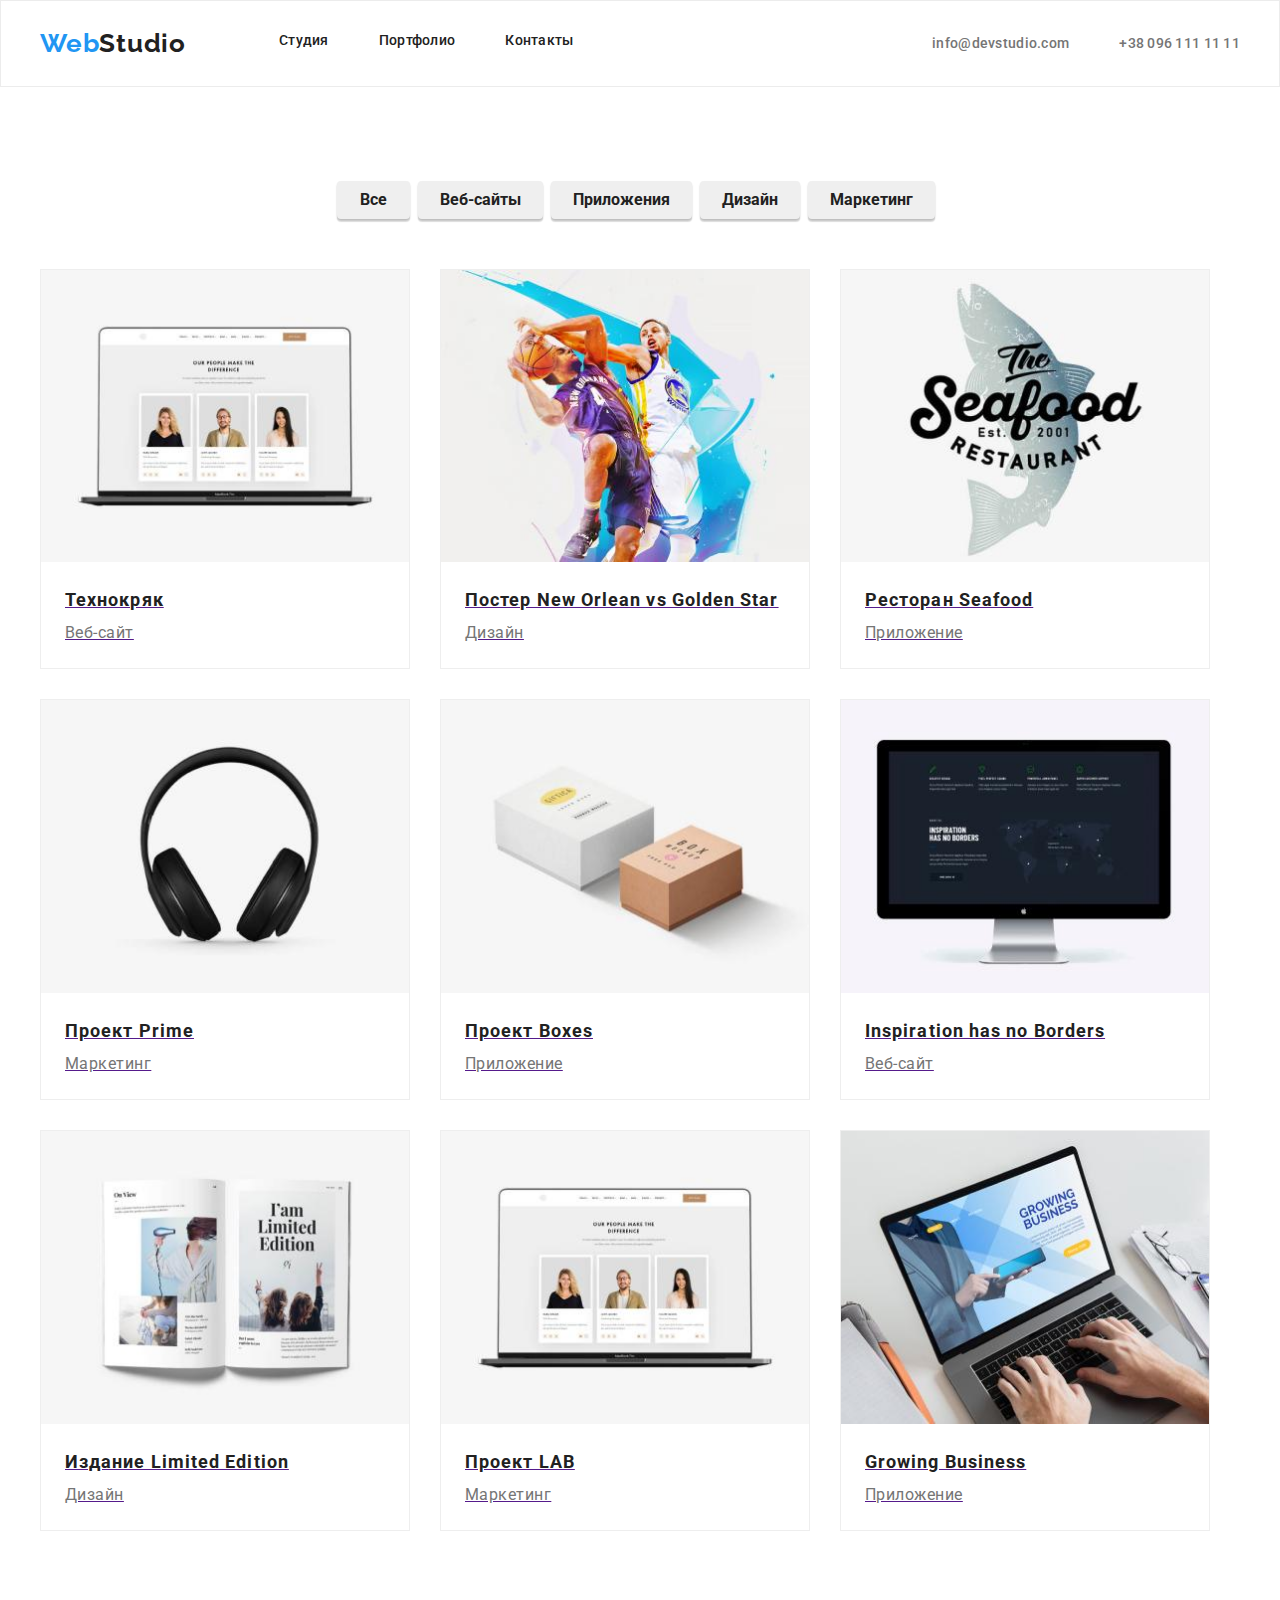
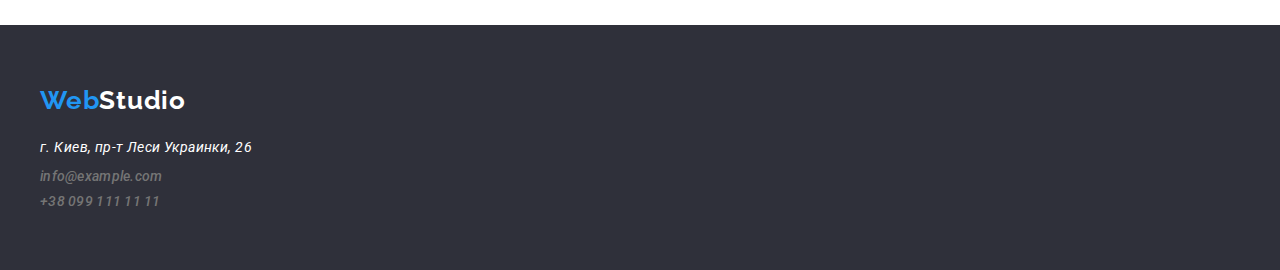
==== commit ff0dcdbb: "исправил" ====
--- a/portfolio.html
+++ b/portfolio.html
@@ -63,103 +63,139 @@
           </ul>
           <ul class="list-project project-block">
             <li class="project-item">
-              <img
-                class="img-project"
-                src="./img/laptopimg.jpg"
-                alt="ноутбук"
-                width="370"
-                height="294"
-              />
-              <h2 class="project">Технокряк</h2>
-              <p class="project-text">Веб-сайт</p>
-            </li>
-            <li class="project-item">
-              <img
-                class="img-project"
-                src="./img/novsgs.jpg"
-                alt="Постер"
-                width="370"
-                height="294"
-              />
-              <h2 class="project">Постер New Orlean vs Golden Star</h2>
-              <p class="project-text">Дизайн</p>
-            </li>
-            <li class="project-item">
-              <img
-                class="img-project"
-                src="./img/seafood.jpg"
-                alt="рыба"
-                width="370"
-                height="294"
-              />
-              <h2 class="project">Ресторан Seafood</h2>
-              <p class="project-text">Приложение</p>
-            </li>
-            <li class="project-item">
-              <img
-                class="img-project"
-                src="./img/prime.jpg"
-                alt="коробки"
-                width="370"
-                height="294"
-              />
-              <h2 class="project">Проект Prime</h2>
-              <p class="project-text">Маркетинг</p>
-            </li>
-            <li class="project-item">
-              <img
-                class="img-project"
-                src="./img/boxes.jpg"
-                alt="ноутбук"
-                width="370"
-                height="294"
-              />
-              <h2 class="project">Проект Boxes</h2>
-              <p class="project-text">Приложение</p>
-            </li>
-            <li class="project-item">
-              <img
-                class="img-project"
-                src="./img/monitor.jpg"
-                alt="монитор"
-                width="370"
-                height="294"
-              />
-              <h2 class="project" lang="en">Inspiration has no Borders</h2>
-              <p class="project-text">Веб-сайт</p>
-            </li>
-            <li class="project-item">
-              <img
-                class="img-project"
-                src="./img/book.jpg"
-                alt="книжка"
-                width="370"
-                height="294"
-              />
-              <h2 class="project">Издание Limited Edition</h2>
-              <p class="project-text">Дизайн</p>
-            </li>
-            <li class="project-item">
-              <img
-                class="img-project"
-                src="./img/laptopimg.jpg"
-                alt="бирка"
-                width="370"
-                height="294"
-              />
-              <h2 class="project">Проект LAB</h2>
-              <p class="project-text">Маркетинг</p>
-            </li>
-            <li class="project-item">
-              <img
-                class="img-project"
-                src="./img/business.jpg"
-                alt="ноутбук на фоне business"
-                width="370"
-                height="294"
-              />
-              <h2 class="project" lang="en">Growing Business</h2>
-              <p class="project-text">Приложение</p>
+              <a href=""
+                ><img
+                  class="img-project"
+                  src="./img/laptopimg.jpg"
+                  alt="ноутбук"
+                  width="370"
+                  height="294"
+                />
+                <div class="project-div">
+                  <h2 class="project">Технокряк</h2>
+                  <p class="project-text">Веб-сайт</p>
+                </div></a
+              >
+            </li>
+            <li class="project-item">
+              <a class="projec-link" href="">
+                <img
+                  class="img-project"
+                  src="./img/novsgs.jpg"
+                  alt="Постер"
+                  width="370"
+                  height="294"
+                />
+                <div class="project-div">
+                  <h2 class="project">Постер New Orlean vs Golden Star</h2>
+                  <p class="project-text">Дизайн</p>
+                </div>
+              </a>
+            </li>
+            <li class="project-item">
+              <a href="">
+                <img
+                  class="img-project"
+                  src="./img/seafood.jpg"
+                  alt="рыба"
+                  width="370"
+                  height="294"
+                />
+                <div class="project-div">
+                  <h2 class="project">Ресторан Seafood</h2>
+                  <p class="project-text">Приложение</p>
+                </div>
+              </a>
+            </li>
+            <li class="project-item">
+              <a href="">
+                <img
+                  class="img-project"
+                  src="./img/prime.jpg"
+                  alt="коробки"
+                  width="370"
+                  height="294"
+                />
+                <div class="project-div">
+                  <h2 class="project">Проект Prime</h2>
+                  <p class="project-text">Маркетинг</p>
+                </div>
+              </a>
+            </li>
+            <li class="project-item">
+              <a href="">
+                <img
+                  class="img-project"
+                  src="./img/boxes.jpg"
+                  alt="ноутбук"
+                  width="370"
+                  height="294"
+                />
+                <div class="project-div">
+                  <h2 class="project">Проект Boxes</h2>
+                  <p class="project-text">Приложение</p>
+                </div>
+              </a>
+            </li>
+            <li class="project-item">
+              <a href="">
+                <img
+                  class="img-project"
+                  src="./img/monitor.jpg"
+                  alt="монитор"
+                  width="370"
+                  height="294"
+                />
+                <div class="project-div">
+                  <h2 class="project" lang="en">Inspiration has no Borders</h2>
+                  <p class="project-text">Веб-сайт</p>
+                </div>
+              </a>
+            </li>
+            <li class="project-item">
+              <a href="">
+                <img
+                  class="img-project"
+                  src="./img/book.jpg"
+                  alt="книжка"
+                  width="370"
+                  height="294"
+                />
+                <div class="project-div">
+                  <h2 class="project">Издание Limited Edition</h2>
+                  <p class="project-text">Дизайн</p>
+                </div>
+              </a>
+            </li>
+            <li class="project-item">
+              <a href="">
+                <img
+                  class="img-project"
+                  src="./img/laptopimg.jpg"
+                  alt="бирка"
+                  width="370"
+                  height="294"
+                />
+                <div class="project-div">
+                  <h2 class="project">Проект LAB</h2>
+                  <p class="project-text">Маркетинг</p>
+                </div>
+              </a>
+            </li>
+            <li class="project-item">
+              <a href="">
+                <img
+                  class="img-project"
+                  src="./img/business.jpg"
+                  alt="ноутбук на фоне business"
+                  width="370"
+                  height="294"
+                />
+                <div class="project-div">
+                  <h2 class="project" lang="en">Growing Business</h2>
+                  <p class="project-text">Приложение</p>
+                </div>
+              </a>
             </li>
           </ul>
         </div>
--- a/css/styles.css
+++ b/css/styles.css
@@ -338,11 +338,11 @@
     padding: 6px 22px;
     display: inline-block;
     border: transparent;
-    margin-bottom: 50px;
 }
 
 .button-proj{
     justify-content: center;
+    margin-bottom: 50px;
 }
 
 .button-proj .button{
@@ -399,10 +399,11 @@
     line-height: 2;
     letter-spacing: 0.06em;
     color: var(--brand-color);
-    margin-top: 0;
+    /* margin-top: 0;
     margin-bottom: 4px;
     margin-left: 24px;
-    margin-right: 24px;
+    margin-right: 24px; */
+    margin: auto;
 }
 
 .project-text {
@@ -410,8 +411,20 @@
     line-height: 1.9;
     letter-spacing: 0.03em;
     color: var(--brand-color-text);
-    margin-top: 0;
+    /* margin-top: 0;
     margin-bottom: 20px;
     margin-left: 24px;
-    margin-right: 24px;
+    margin-right: 24px; */
+    margin: auto;
+}
+
+.project-div{
+    padding-top: 0;
+    padding-bottom: 20px;
+    padding-left: 24px;
+    padding-right: 24px;
+}
+
+.projec-link{
+    display: block;
 }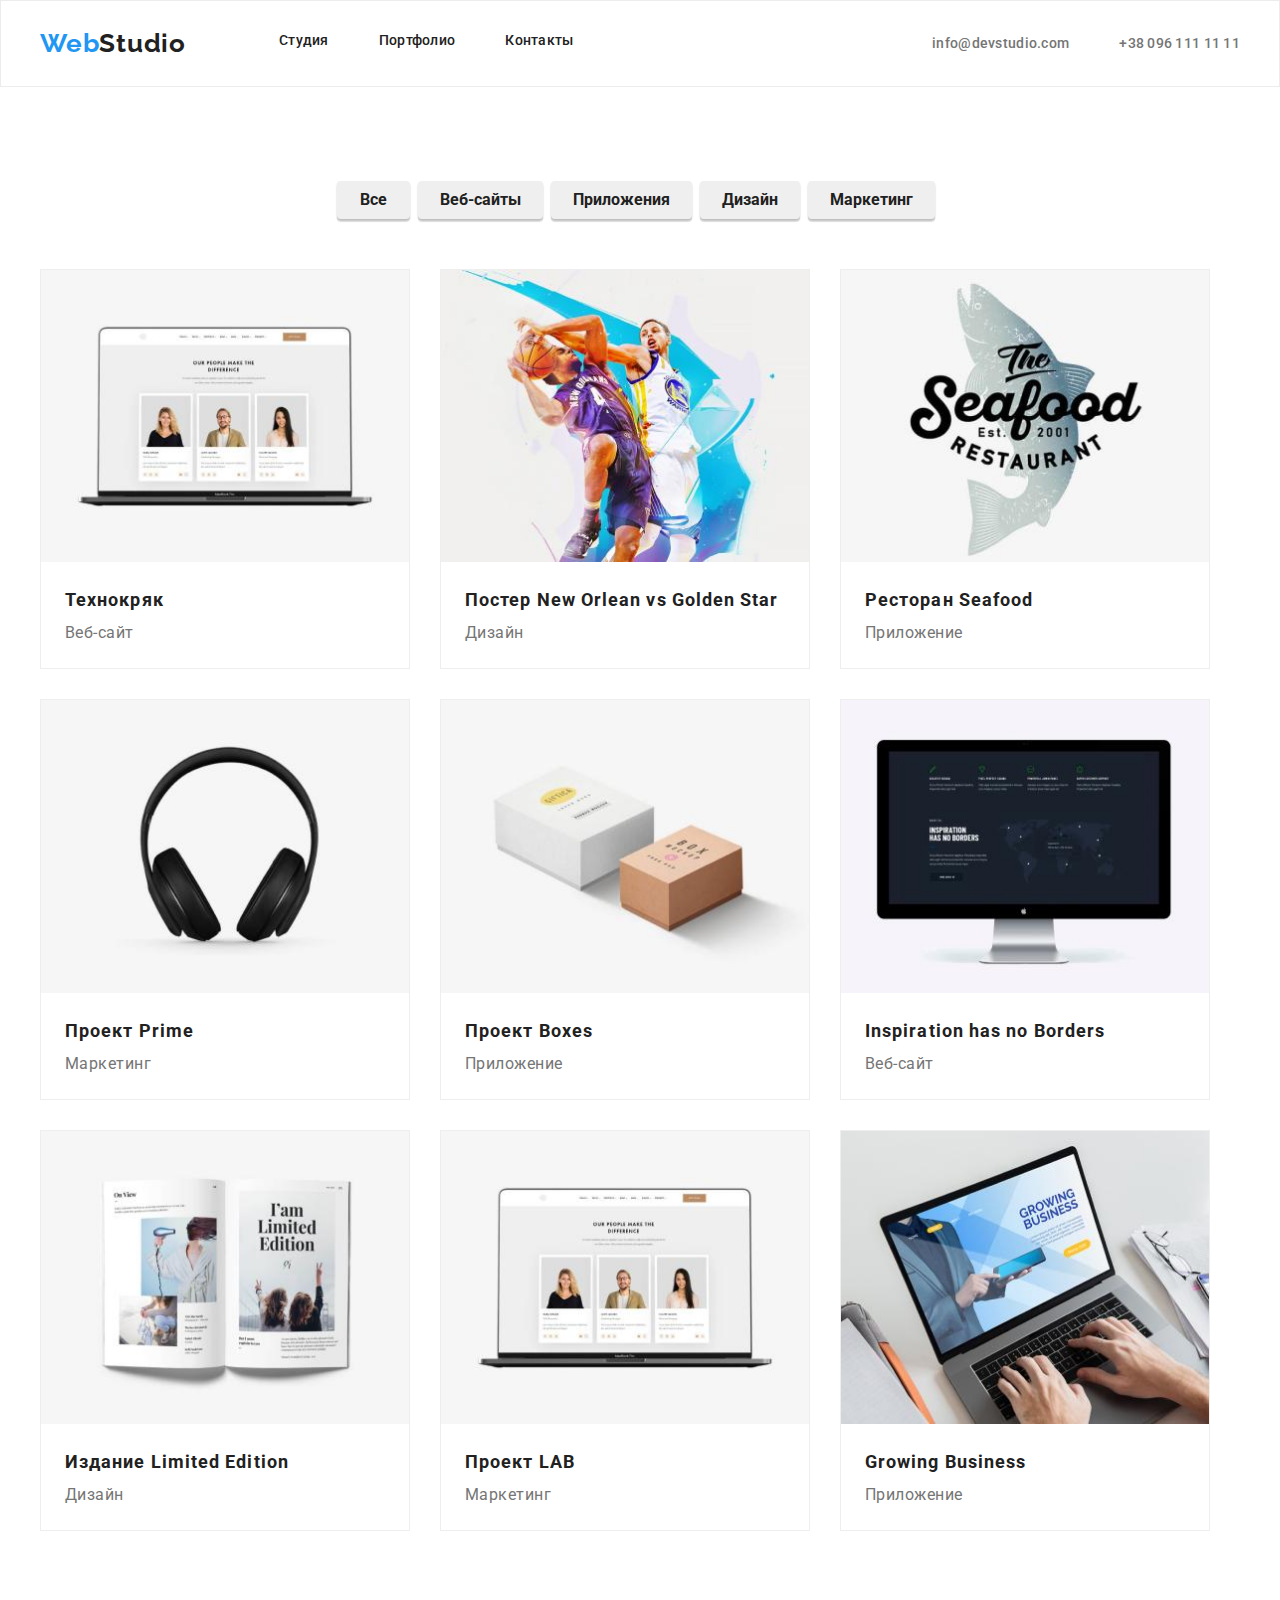
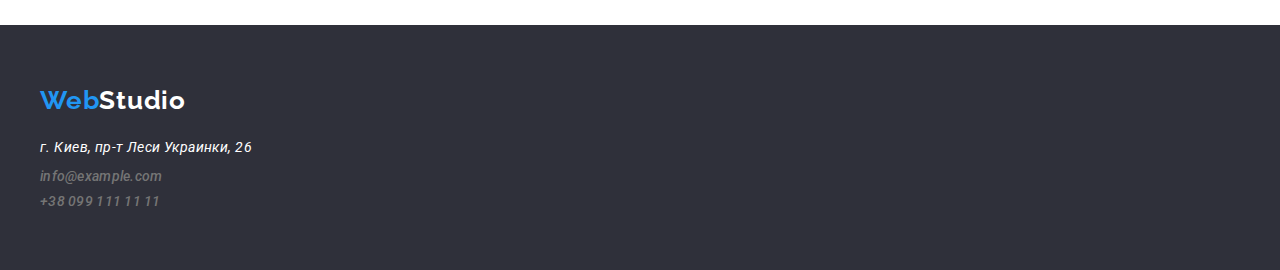
==== commit cad88577: "Удалил лишнее" ====
--- a/portfolio.html
+++ b/portfolio.html
@@ -63,7 +63,7 @@
           </ul>
           <ul class="list-project project-block">
             <li class="project-item">
-              <a href=""
+              <a class="projec-link" href=""
                 ><img
                   class="img-project"
                   src="./img/laptopimg.jpg"
@@ -93,7 +93,7 @@
               </a>
             </li>
             <li class="project-item">
-              <a href="">
+              <a class="projec-link" href="">
                 <img
                   class="img-project"
                   src="./img/seafood.jpg"
@@ -108,7 +108,7 @@
               </a>
             </li>
             <li class="project-item">
-              <a href="">
+              <a class="projec-link" href="">
                 <img
                   class="img-project"
                   src="./img/prime.jpg"
@@ -123,7 +123,7 @@
               </a>
             </li>
             <li class="project-item">
-              <a href="">
+              <a class="projec-link" href="">
                 <img
                   class="img-project"
                   src="./img/boxes.jpg"
@@ -138,7 +138,7 @@
               </a>
             </li>
             <li class="project-item">
-              <a href="">
+              <a class="projec-link" href="">
                 <img
                   class="img-project"
                   src="./img/monitor.jpg"
@@ -153,7 +153,7 @@
               </a>
             </li>
             <li class="project-item">
-              <a href="">
+              <a class="projec-link" href="">
                 <img
                   class="img-project"
                   src="./img/book.jpg"
@@ -168,7 +168,7 @@
               </a>
             </li>
             <li class="project-item">
-              <a href="">
+              <a class="projec-link" href="">
                 <img
                   class="img-project"
                   src="./img/laptopimg.jpg"
@@ -183,7 +183,7 @@
               </a>
             </li>
             <li class="project-item">
-              <a href="">
+              <a class="projec-link" href="">
                 <img
                   class="img-project"
                   src="./img/business.jpg"
--- a/css/styles.css
+++ b/css/styles.css
@@ -427,4 +427,5 @@
 
 .projec-link{
     display: block;
+    text-decoration: none;
 }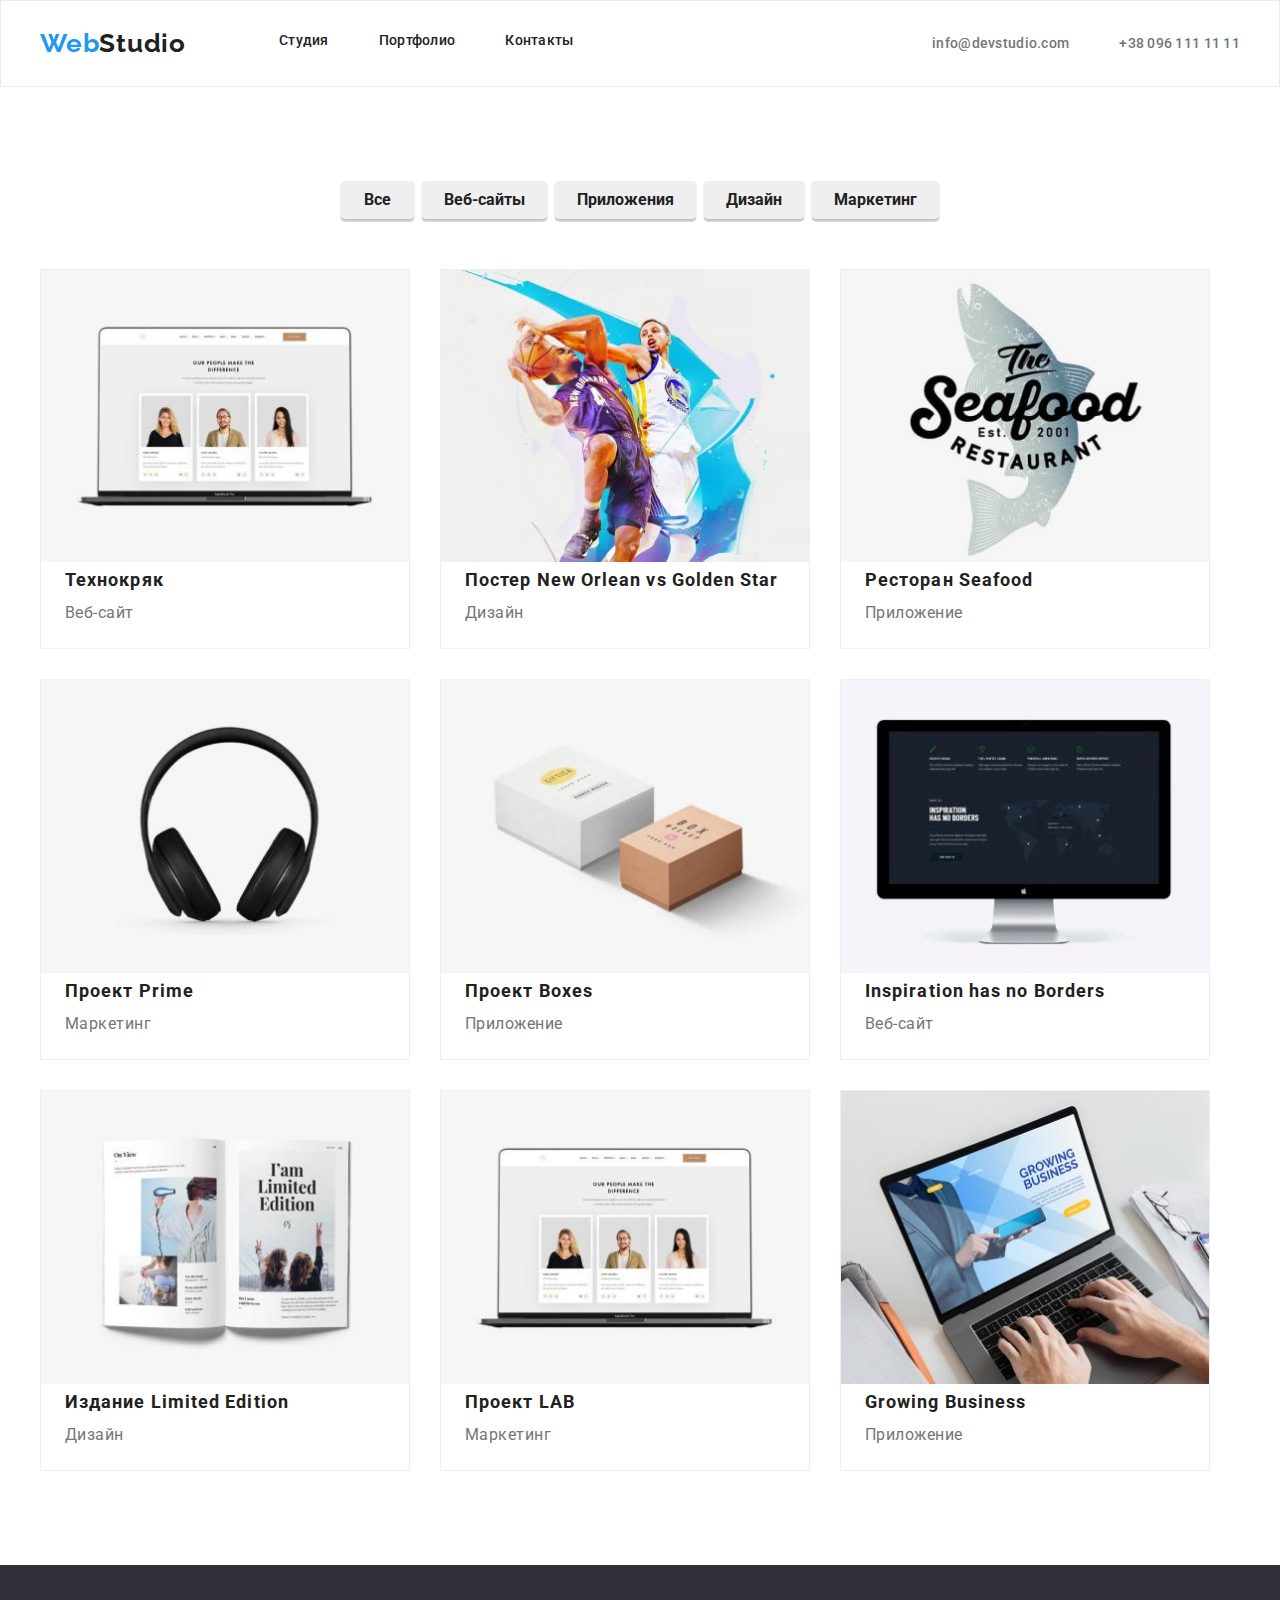
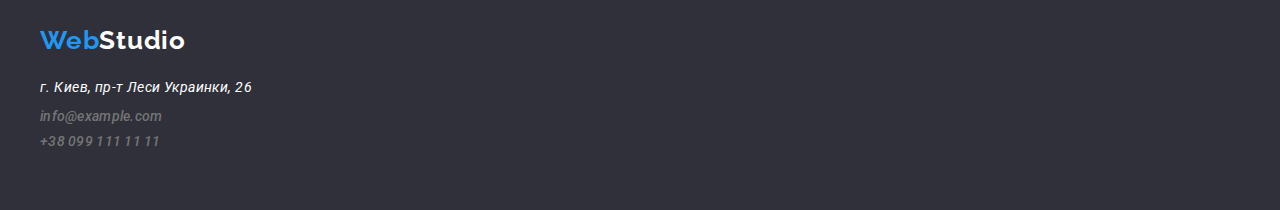
==== commit c24e3fd7: "Исправил кнопки , поправил по макету, убрал лишний марджин" ====
--- a/portfolio.html
+++ b/portfolio.html
@@ -46,19 +46,19 @@
           <h1 class="project-title">Проэкты</h1>
           <ul class="list button-proj">
             <li class="button-item">
-              <button class="button" type="button">Все</button>
-            </li>
-            <li class="button-item">
-              <button class="button" type="button">Веб-сайты</button>
-            </li>
-            <li class="button-item">
-              <button class="button" type="button">Приложения</button>
-            </li>
-            <li class="button-item">
-              <button class="button" type="button">Дизайн</button>
-            </li>
-            <li class="button-item">
-              <button class="button" type="button">Маркетинг</button>
+              <button class="button-list" type="button">Все</button>
+            </li>
+            <li class="button-item">
+              <button class="button-list" type="button">Веб-сайты</button>
+            </li>
+            <li class="button-item">
+              <button class="button-list" type="button">Приложения</button>
+            </li>
+            <li class="button-item">
+              <button class="button-list" type="button">Дизайн</button>
+            </li>
+            <li class="button-item">
+              <button class="button-list" type="button">Маркетинг</button>
             </li>
           </ul>
           <ul class="list-project project-block">
--- a/css/styles.css
+++ b/css/styles.css
@@ -132,7 +132,8 @@
 
 .container .button {
     font-family: inherit;
-    color: var(--brand-color);
+    background-color: var(--button-link-main-color);
+    color: var(--button-link-text-color);
     cursor: pointer;
     font-weight: 700;
     font-size: 16px;
@@ -194,6 +195,7 @@
 
 .section-what-we-do{
     padding-top: 0;
+    padding-bottom: 94px;
 }
 
 .what-we-do-team {
@@ -322,7 +324,7 @@
     display: none;
 }
 
-.button-proj .button {
+.button-item .button-list {
     font-family: inherit;
     color: var(--brand-color);
     cursor: pointer;
@@ -340,23 +342,23 @@
     border: transparent;
 }
 
+.button-list:hover,
+.button-list:focus {
+    background-color: var(--button-link-main-color);
+    color: var(--button-link-text-color);
+}
+
 .button-proj{
     justify-content: center;
     margin-bottom: 50px;
 }
 
-.button-proj .button{
+.button-proj .button-item{
     margin-right: 8px;
 }
 
 .button-proj .button-item:nth-child(n+5) {
     margin-right: 0px;
-}
-
-.button:hover,
-.button:focus {
-    background-color: var(--button-link-main-color);
-    color: var(--button-link-text-color);
 }
 
 .list-project{
@@ -387,10 +389,6 @@
     background: #FFFFFF;
     border: 1px solid #EEEEEE;
     box-sizing: border-box;
-}
-
-.img-project{
-    margin-bottom: 20px;
 }
 
 .project {
